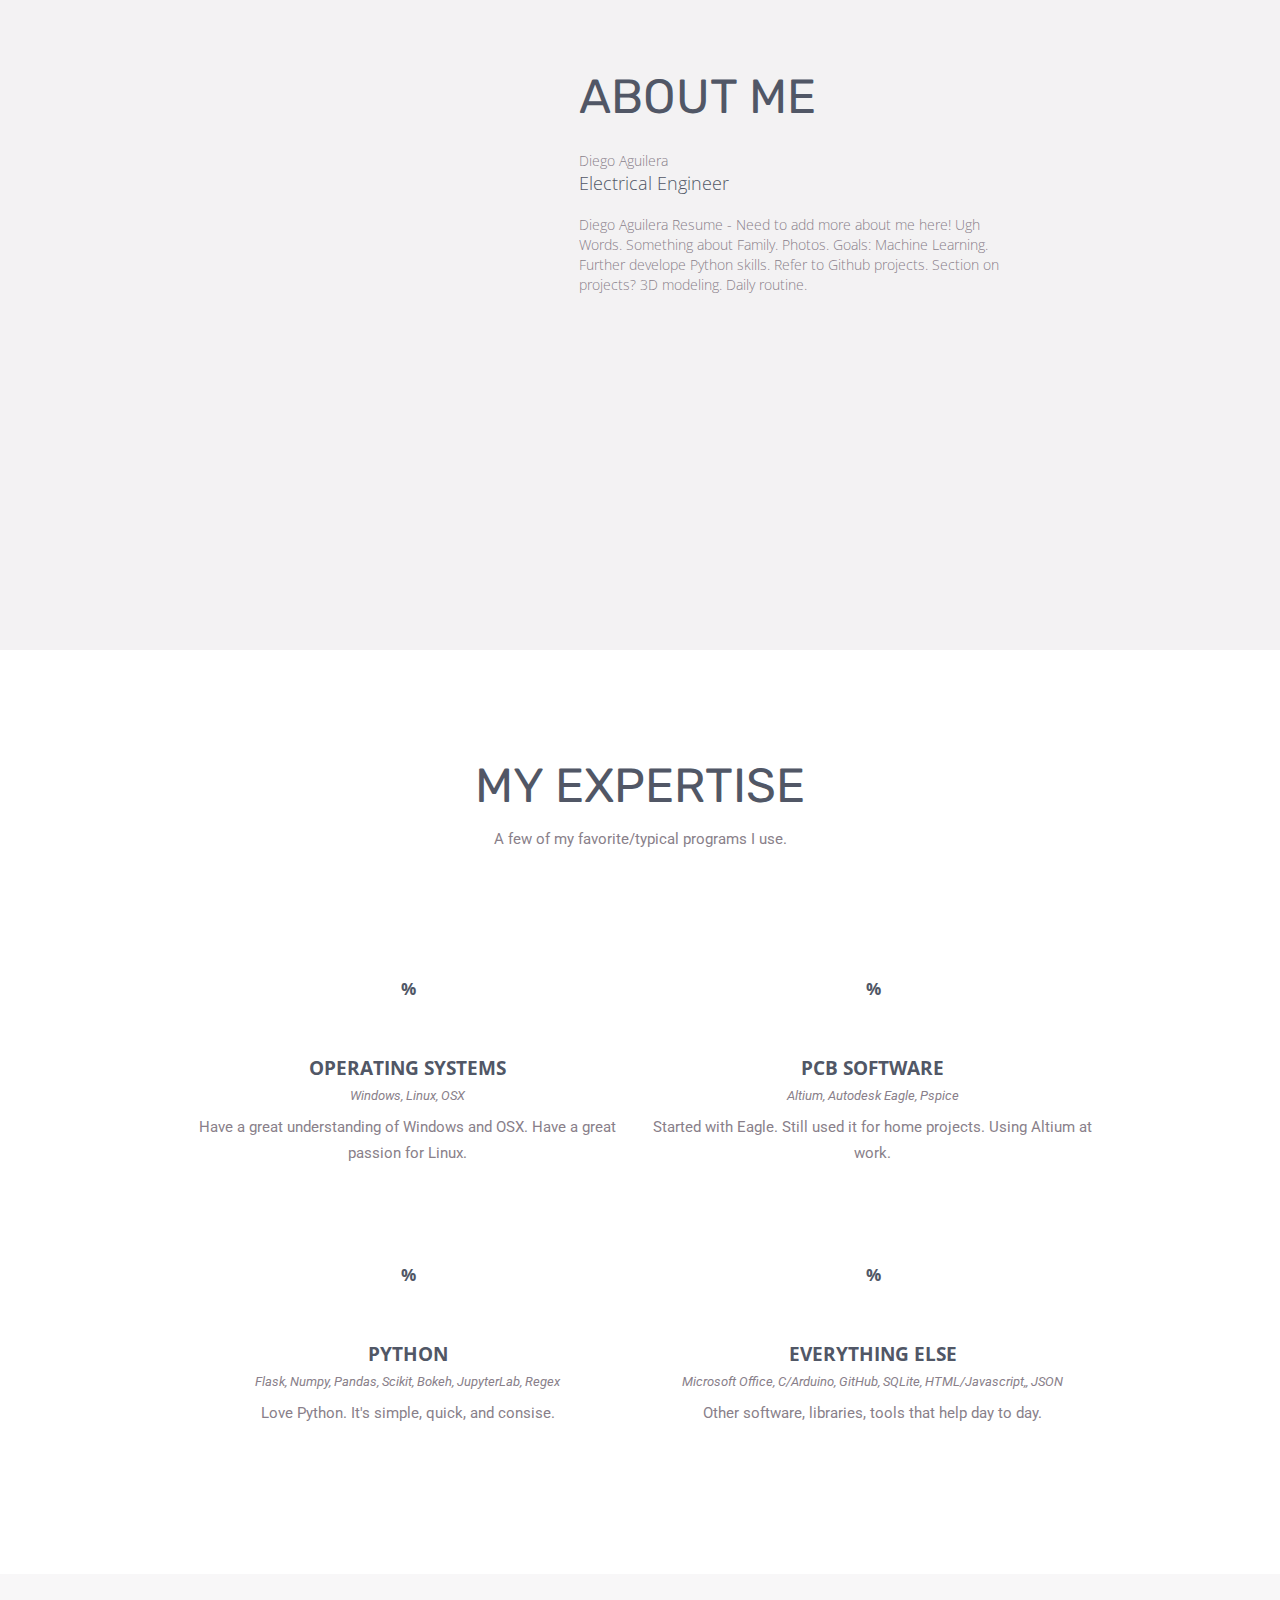
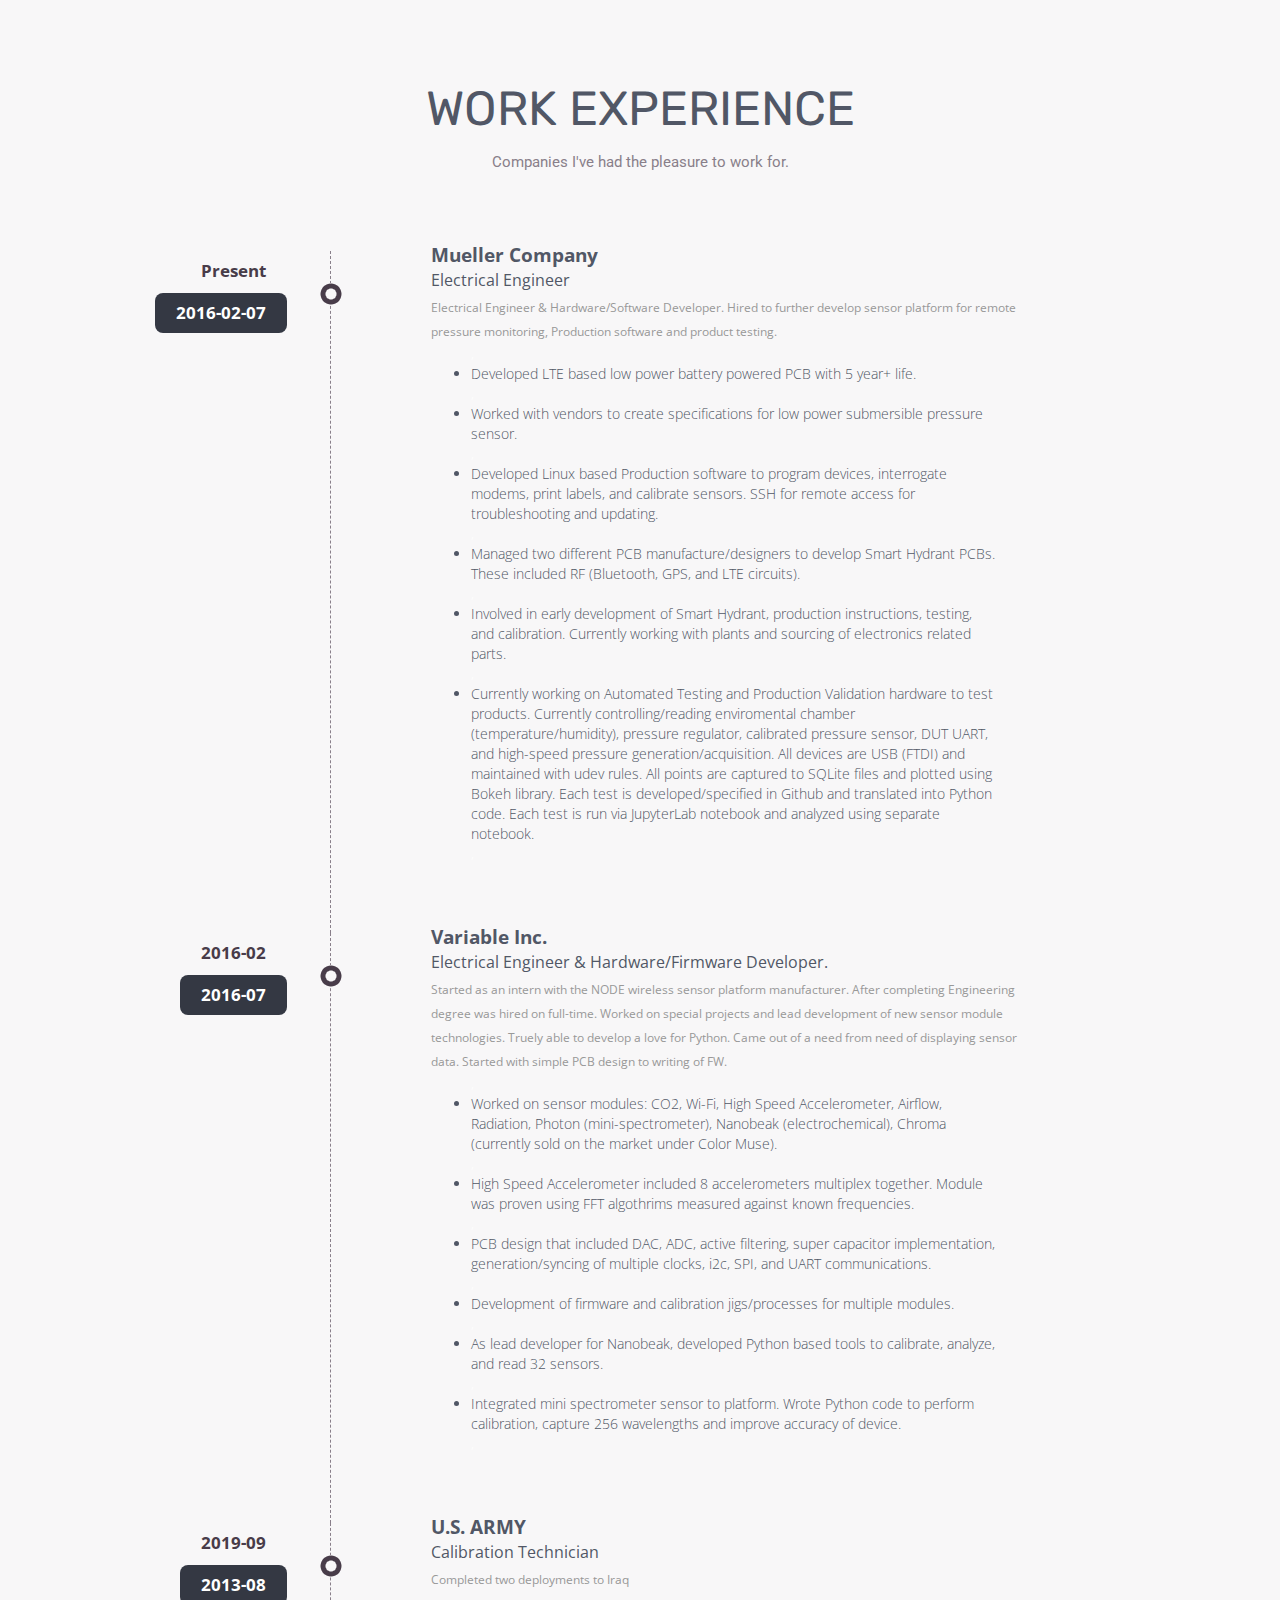
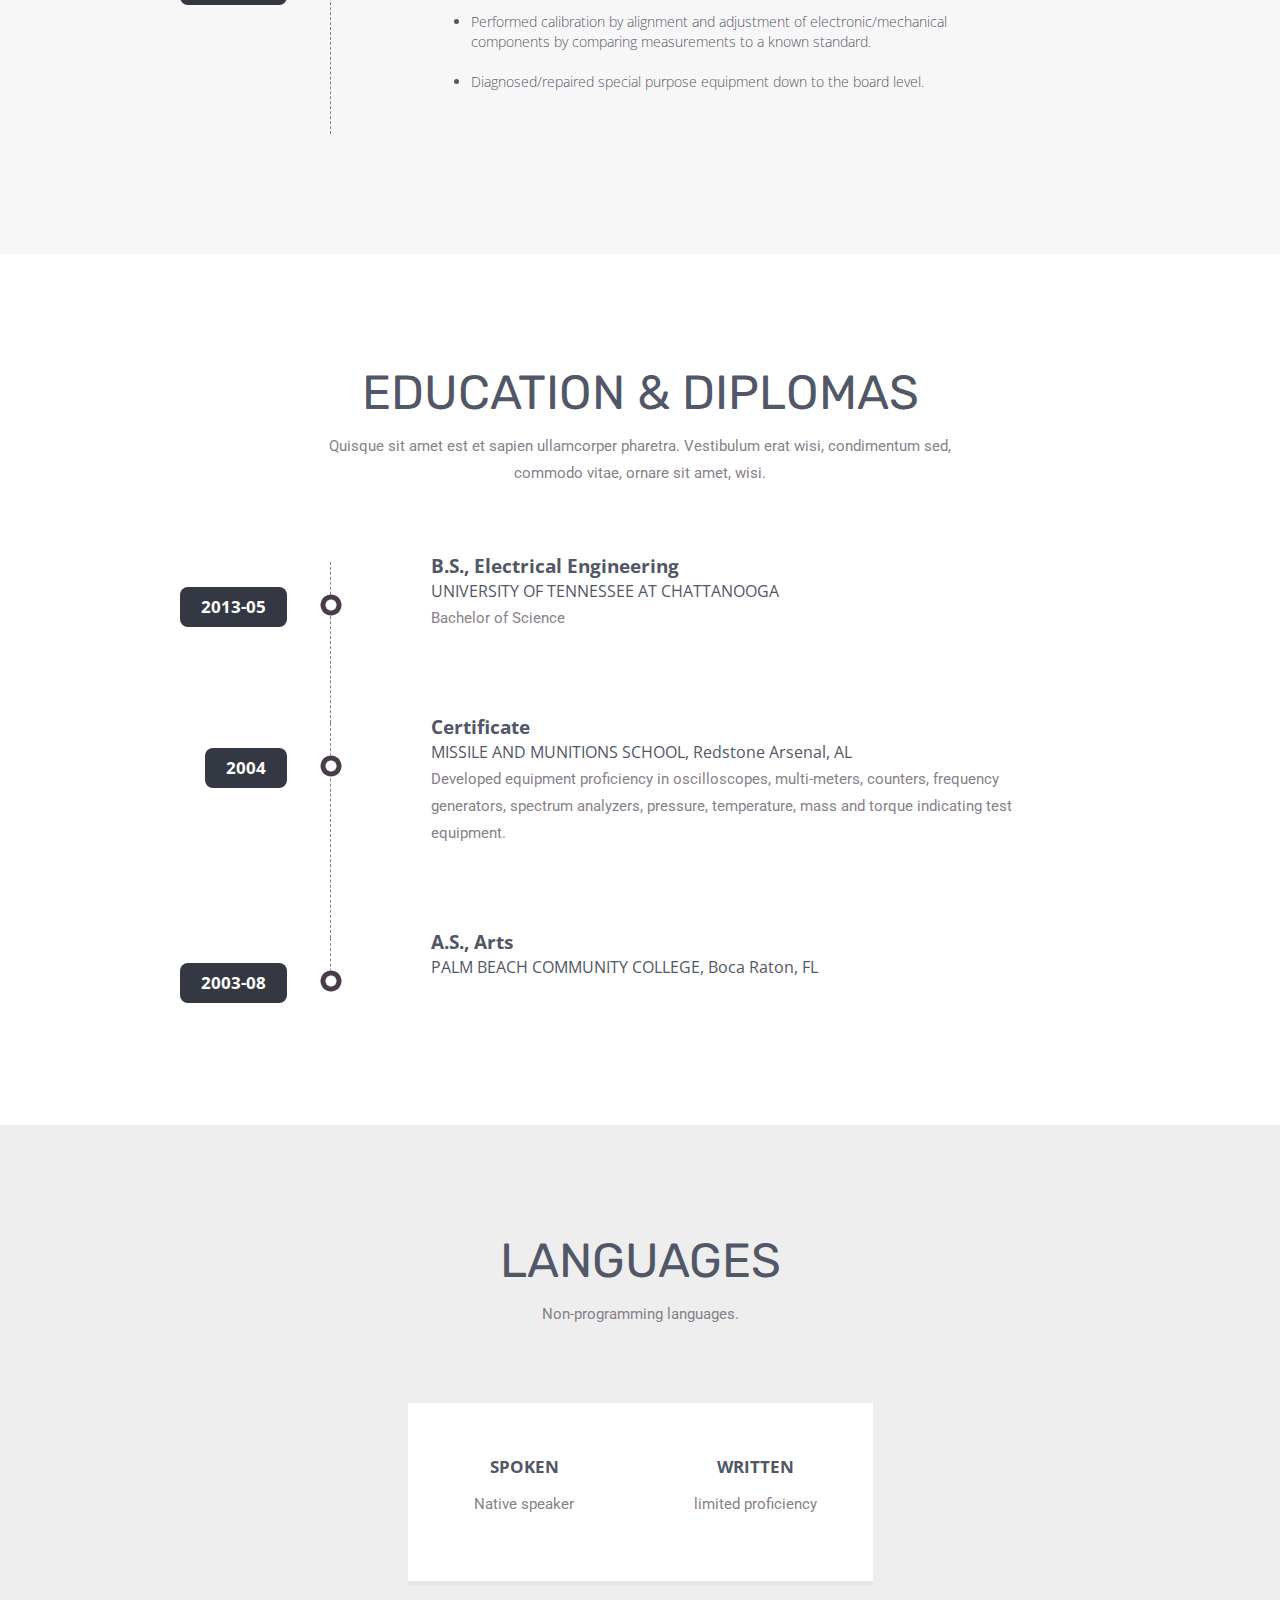
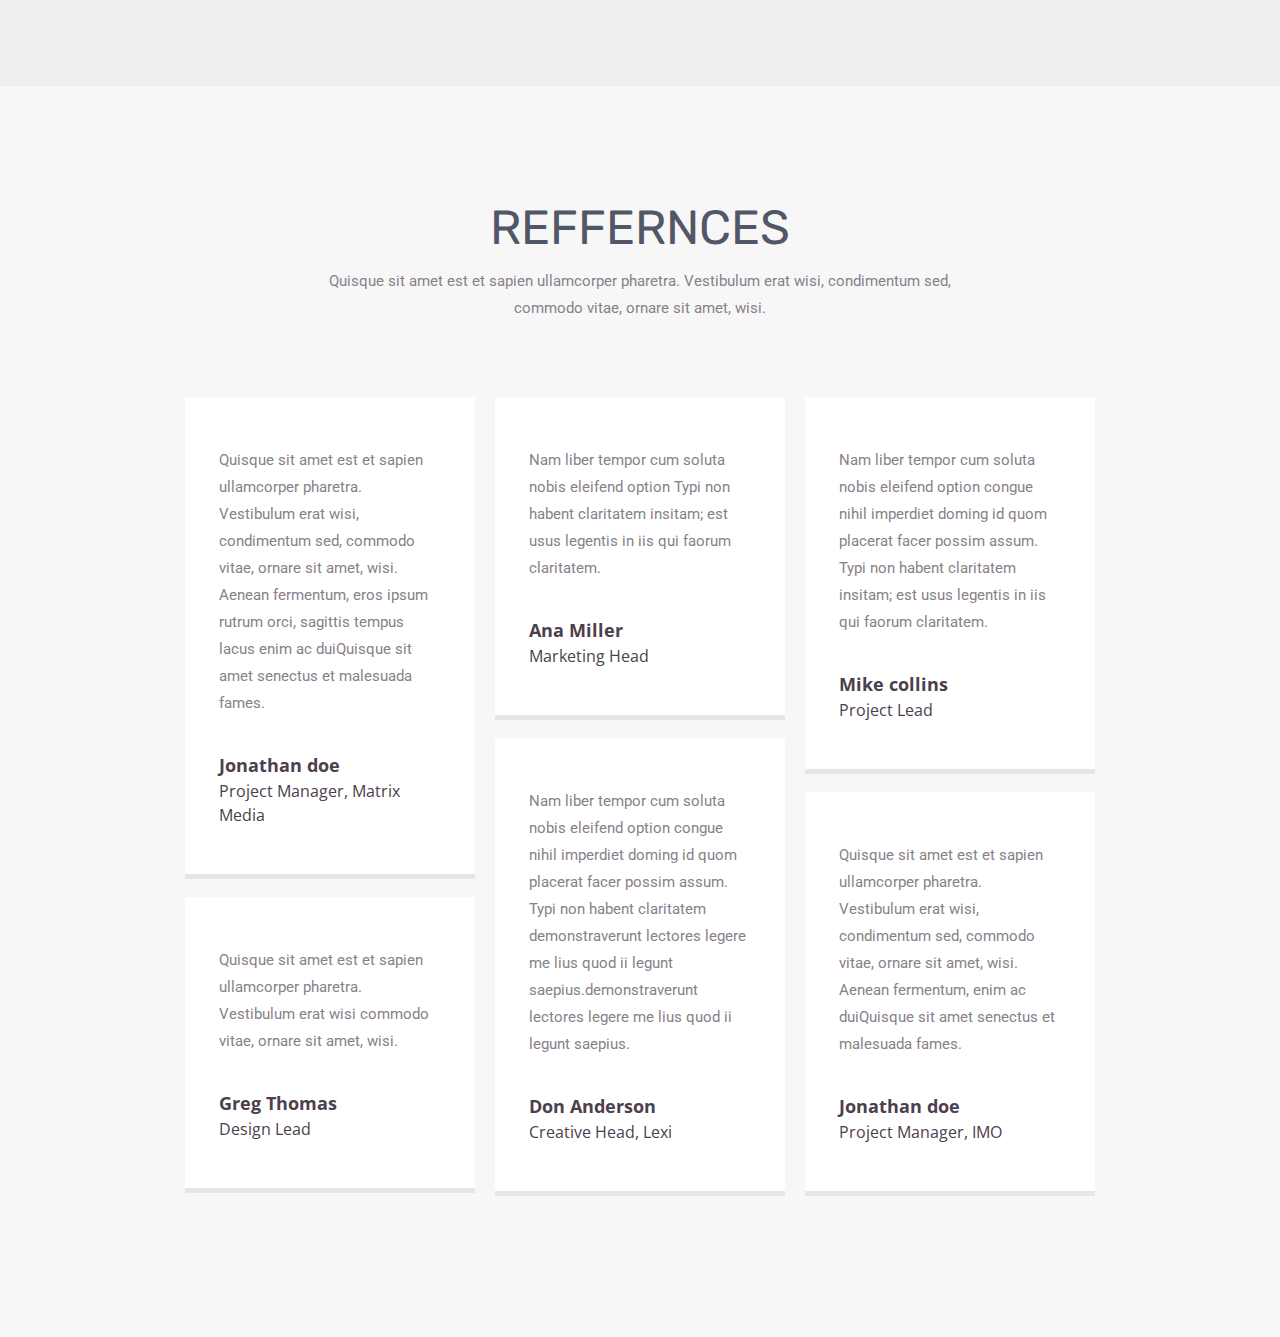
==== resumeHtml.html @ 5c8f832e "Added script to strip divs" ====
<!DOCTYPE html>
<!--[if lt IE 7 ]> <html class="ie ie6 no-js" lang="en"> <![endif]-->
<!--[if IE 7 ]>    <html class="ie ie7 no-js" lang="en"> <![endif]-->
<!--[if IE 8 ]>    <html class="ie ie8 no-js" lang="en"> <![endif]-->
<!--[if IE 9 ]>    <html class="ie ie9 no-js" lang="en"> <![endif]-->
<!--[if gt IE 9]><!-->
<html class="no-js" lang="en">
 <!--<![endif]-->
 <head>
  <meta charset="utf-8"/>
  <meta content="IE=edge,chrome=1" http-equiv="X-UA-Compatible"/>
  <title>
   Diego Aguilera - Resume
  </title>
  <meta content="width=device-width, initial-scale=1.0" name="viewport"/>
  <!--main style-->
  <link href="css/bootstrap.css" media="screen" rel="stylesheet" type="text/css"/>
  <link href="css/style.css" media="screen" rel="stylesheet" type="text/css"/>
  <link href="css/perfect-scrollbar.css" rel="stylesheet"/>
  <!--google font style - Currently using: Rubik Roboto Open+Sans-->
  <link href="http://fonts.googleapis.com/css?family=Open+Sans:300italic,400italic,600italic,700italic,800italic,400,600,700,800,300" rel="stylesheet" type="text/css"/>
  <link href="https://fonts.googleapis.com/css?family=Contrail+One|Roboto|Rubik&amp;display=swap" rel="stylesheet"/>
  <!--font-family: 'Open Sans', sans-serif;-->
  <!-- font css style-->
  <link href="css/font-awesome.css" rel="stylesheet"/>
  <!--for slider style-->
  <!-- load javascript with resume data -->
  <noscript>
   <link href="css/fallback.css" rel="stylesheet" type="text/css">
   </link>
  </noscript>
  <!--[if lt IE 9]>
          <link rel="stylesheet" type="text/css" href="css/fallback.css" />
      <![endif]-->
 </head>
 <body>
  <!--wrapper start-->
  <div class="wrapper" id="wrapper">
   <header>
    <!--banner start-->
    <!--banner end-->
    <!--menu start-->
    <!--menu end-->
   </header>
   <!--about me start-->
   <section class="aboutme" id="aboutme">
    <div class="" id="aboutmeID">
     <div class="row">
      <div class="col-xs-12 col-sm-12 col-md-5 col-lg-5 proPic">
       <img alt="" class="img-responsive" src="images/me-back.jpg"/>
      </div>
      <div class="col-xs-12 col-sm-12 col-md-6 col-lg-5 aboutCont">
       <div class="heading clearfix">
        <h2>
         About me
        </h2>
       </div>
       <div id="aboutmeName">
        <h3>
        </h3>
       </div>
       <h4 class="subHeading" id="aboutmeSubHeading">
       </h4>
       <div id="description">
        <div id="aboutmeDescription">
        </div>
       </div>
      </div>
     </div>
    </div>
   </section>
   <!--about me end-->
   <!--technical start - Skills!!!-->
   <section class="technical" id="technical">
    <div class="container" id="technicalID">
     <div class="heading">
      <h2>
       MY EXPERTISE
      </h2>
      <p>
       A few of my favorite/typical programs I use.
      </p>
     </div>
     <div class="row">
      <div id="jobSkills">
      </div>
     </div>
    </div>
   </section>
   <!--technical end-->
   <!--exprience start-->
   <section class="exprience" id="exprience">
    <div class="container">
     <div class="heading">
      <h2>
       Work Experience
      </h2>
      <p>
       Companies I've had the pleasure to work for.
      </p>
     </div>
     <div id="exprienceWork">
     </div>
    </div>
   </section>
   <!--exprience end-->
   <!--education start-->
   <section class="education" id="education">
    <div class="container">
     <div class="heading">
      <h2>
       Education &amp; Diplomas
      </h2>
      <p>
       Quisque sit amet est et sapien ullamcorper pharetra. Vestibulum erat wisi, condimentum sed, commodo vitae, ornare sit amet, wisi.
      </p>
     </div>
     <div id="educationSchools">
     </div>
    </div>
   </section>
   <!--education end-->
   <!-- languages start -->
   <section class="language" id="language">
    <div class="container">
     <div class="heading">
      <h2>
       Languages
      </h2>
      <p>
       Non-programming languages.
      </p>
     </div>
     <div class="col-xs-12 col-sm-12 col-md-offset-3 col-md-6 col-md-offset-3 col-lg-6 refBoxcon" id="langSection">
      <div class="col-xs-5 col-sm-5 col-md-5 col-lg-5 skillzArea">
       <div class="skillz">
        <h4>
         Spoken
        </h4>
        <p id="langaugeSpoken">
        </p>
       </div>
      </div>
      <div class="col-xs-2 col-sm-2 col-md-2 col-lg-2">
      </div>
      <div class="col-xs-5 col-sm-5 col-md-5 col-lg-5 skillzArea">
       <div class="skillz">
        <h4>
         Written
        </h4>
        <p id="languageWritten">
        </p>
       </div>
      </div>
     </div>
    </div>
   </section>
   <!-- languages end -->
   <!--protfolio start-->
   <!--
  <section class="protfolio" id="protfolio">
    <div>
      <div class="portfolioTop clearfix">
          <div class="heading">
            <h2>Portfolio</h2>
            <p>Quisque sit amet est et sapien ullamcorper pharetra. Vestibulum erat wisi, condimentum sed, commodo vitae, ornare sit amet, wisi.</p>
          </div>
          <div class="portfolioFilter">
            <ul>
              <li><a href="#" data-filter="*" class="current">All</a></li>
              <li><a href="#" data-filter=".branding">Branding</a></li>
              <li><a href="#" data-filter=".illustration">Illustration</a></li>
              <li><a href="#" data-filter=".wordpress">Wordpress</a></li>
              <li><a href="#" data-filter=".site-template">Site Template</a></li>
            </ul>
          </div>
      </div>
      <ul class="portfolioContainer row gallery">
        <li class="wordpress col-xs-6 col-sm-4 col-md-3 col-lg-3">
          	<div class="lightCon">
          		<span class="hoverBox">
          			<span class="smallIcon">
                    	<a rel="prettyPhoto[gallery1]" href="images/portfolio/big/1.jpg" title="Project Title1" class="zoom lb lb_warsaw1">
                        	<i class="fa fa-search fa-2x"></i>
                        </a>
                        <a href="#" title="Project Link" target="_blank" class="linKed">
                        	<i class="fa fa-link fa-2x"></i></i>
                        </a>
                        <a rel="prettyPhoto[gallery1]" href="images/portfolio/big/2.jpg" title="Project Title1-2" class="lb lb_warsaw1">
                        </a>
                        <a rel="prettyPhoto[gallery1]" href="images/portfolio/big/3.jpg" title="Project Title1-3" class="lb lb_warsaw1">
                        </a>
                     </span>
                 </span>
            	<img src="http://placehold.it/390x250&text=image1" alt=""  >
           	</div>
        </li>
        <li class="branding illustration col-xs-6 col-sm-4 col-md-3 col-lg-3">
          <div class="lightCon"> <span class="hoverBox"> <span class="smallIcon"> <a rel="prettyPhoto[gallery2]" href="images/portfolio/big/2.jpg" title="Project Title2" class="zoom lb lb_warsaw1"><i class="fa fa-search fa-2x"></i></a><a href="#" title="Project Link" target="_blank" class="linKed"><i class="fa fa-link fa-2x"></i></i></a> </span> </span> <img src="http://placehold.it/390x250&text=image2" alt="" > </div>
        </li>
        <li class="illustration col-xs-6 col-sm-4 col-md-3 col-lg-3">
          <div class="lightCon"> <span class="hoverBox"> <span class="smallIcon"> <a rel="prettyPhoto[gallery3]" href="images/portfolio/big/3.jpg" title="Project Title3" class="zoom lb lb_warsaw1"><i class="fa fa-search fa-2x"></i></a><a href="#" title="Project Link" target="_blank" class="linKed"><i class="fa fa-link fa-2x"></i></i></a> </span> </span> <img src="http://placehold.it/390x250&text=image3" alt="" > </div>
        </li>
        <li class="branding illustration col-xs-6 col-sm-4 col-md-3 col-lg-3">
          <div class="lightCon"> <span class="hoverBox"> <span class="smallIcon"> <a rel="prettyPhoto[gallery4]" href="images/portfolio/big/4.jpg" title="Project Title4" class="zoom lb lb_warsaw1"><i class="fa fa-search fa-2x"></i></a><a href="#" title="Project Link" target="_blank" class="linKed"><i class="fa fa-link fa-2x"></i></i></a> </span> </span> <img src="http://placehold.it/390x250&text=image4" alt="" > </div>
        </li>
        <li class="illustration photos col-xs-6 col-sm-4 col-md-3 col-lg-3">
          <div class="lightCon"> <span class="hoverBox"> <span class="smallIcon"> <a rel="prettyPhoto[gallery5]" href="images/portfolio/big/5.jpg" title="Project Title5" class="zoom lb lb_warsaw1"><i class="fa fa-search fa-2x"></i></a><a href="#" title="Project Link" target="_blank" class="linKed"><i class="fa fa-link fa-2x"></i></i></a> </span> </span> <img src="http://placehold.it/390x250&text=image5" alt="" > </div>
        </li>
        <li class="branding photos col-xs-6 col-sm-4 col-md-3 col-lg-3">
          <div class="lightCon"> <span class="hoverBox"> <span class="smallIcon"> <a rel="prettyPhoto[gallery6]" href="images/portfolio/big/6.jpg" title="Project Title6" class="zoom lb lb_warsaw1"><i class="fa fa-search fa-2x"></i></a> <a href="#" title="Project Link" target="_blank" class="linKed"><i class="fa fa-link fa-2x"></i></i></a> </span> </span> <img src="http://placehold.it/390x250&text=image6" alt="" > </div>
        </li>
        <li class="illustration photos col-xs-6 col-sm-4 col-md-3 col-lg-3">
          <div class="lightCon"> <span class="hoverBox"> <span class="smallIcon"> <a rel="prettyPhoto[gallery7]" href="images/portfolio/big/7.jpg" title="Project Title7" class="zoom lb lb_warsaw1"><i class="fa fa-search fa-2x"></i></a> <a href="#" title="Project Link" target="_blank" class="linKed"><i class="fa fa-link fa-2x"></i></i></a> </span> </span> <img src="http://placehold.it/390x250&text=image7" alt="" > </div>
        </li>
        <li class="site-template col-xs-6 col-sm-4 col-md-3 col-lg-3">
          <div class="lightCon"> <span class="hoverBox"> <span class="smallIcon"> <a rel="prettyPhoto[gallery8]" href="images/portfolio/big/8.jpg" title="Project Title8" class="zoom lb lb_warsaw1"><i class="fa fa-search fa-2x"></i></a> <a href="#" title="Project Link" target="_blank" class="linKed"><i class="fa fa-link fa-2x"></i></i></a> </span> </span> <img src="http://placehold.it/390x250&text=image8" alt="" > </div>
        </li>
      </ul>
    </div>
  </section>
  -->
   <!--protfolio end-->
   <!--reffernces start-->
   <section class="reffernces" id="reffernces">
    <div class="container">
     <div class="heading">
      <h2>
       Reffernces
      </h2>
      <p>
       Quisque sit amet est et sapien ullamcorper pharetra. Vestibulum erat wisi, condimentum sed, commodo vitae, ornare sit amet, wisi.
      </p>
     </div>
     <div class="row waterfall" data-col-min-width="300">
      <div class="col-lg-4 col-md-4 col-xs-12 col-sm-12 refBox">
       <div class="refBoxcon">
        <p>
         Quisque sit amet est et sapien ullamcorper pharetra. Vestibulum erat wisi, condimentum sed, commodo vitae, ornare sit amet, wisi. Aenean fermentum, eros ipsum rutrum orci, sagittis tempus lacus enim ac duiQuisque sit amet senectus et malesuada fames.
        </p>
        <h3>
         Jonathan doe
        </h3>
        <h4>
         Project Manager, Matrix Media
        </h4>
       </div>
      </div>
      <div class="col-xs-12 col-sm-6 col-md-4 col-lg-4 refBox">
       <div class="refBoxcon">
        <p>
         Nam liber tempor cum soluta nobis eleifend option  Typi non habent claritatem insitam; est usus legentis in iis qui faorum claritatem.
        </p>
        <h3>
         Ana Miller
        </h3>
        <h4>
         Marketing Head
        </h4>
       </div>
      </div>
      <div class="col-xs-12 col-sm-6 col-md-4 col-lg-4 refBox">
       <div class="refBoxcon">
        <p>
         Nam liber tempor cum soluta nobis eleifend option congue nihil imperdiet doming id quom placerat facer possim assum. Typi non habent claritatem insitam; est usus legentis in iis qui faorum claritatem.
        </p>
        <h3>
         Mike collins
        </h3>
        <h4>
         Project Lead
        </h4>
       </div>
      </div>
      <div class="col-xs-12 col-sm-6 col-md-4 col-lg-4 refBox">
       <div class="refBoxcon">
        <p>
         Nam liber tempor cum soluta nobis eleifend option congue nihil imperdiet doming id quom placerat facer possim assum. Typi non habent claritatem demonstraverunt lectores legere me lius quod ii legunt saepius.demonstraverunt lectores legere me lius quod ii legunt saepius.
        </p>
        <h3>
         Don Anderson
        </h3>
        <h4>
         Creative Head, Lexi
        </h4>
       </div>
      </div>
      <div class="col-lg-4 col-md-4 col-xs-12 col-sm-12 refBox">
       <div class="refBoxcon">
        <p>
         Quisque sit amet est et sapien ullamcorper pharetra. Vestibulum erat wisi, condimentum sed, commodo vitae, ornare sit amet, wisi. Aenean fermentum, enim ac duiQuisque sit amet senectus et malesuada fames.
        </p>
        <h3>
         Jonathan doe
        </h3>
        <h4>
         Project Manager, IMO
        </h4>
       </div>
      </div>
      <div class="col-lg-4 col-md-4 col-xs-12 col-sm-12 refBox">
       <div class="refBoxcon">
        <p>
         Quisque sit amet est et sapien ullamcorper pharetra. Vestibulum erat wisi commodo vitae, ornare sit amet, wisi.
        </p>
        <h3>
         Greg Thomas
        </h3>
        <h4>
         Design Lead
        </h4>
       </div>
      </div>
     </div>
    </div>
   </section>
   <!--reffernces end-->
   <!--contact start-->
   <!--contact end-->
   <!--footer start-->
   <!--footer end-->
  </div>
  <!--wrapper end-->
  <!--modernizr js-->
  <script src="js/modernizr.custom.26633.js" type="text/javascript">
  </script>
  <!--jquary min js-->
  <script src="js/jquery.min.js" type="text/javascript">
  </script>
  <script src="js/bootstrap.js">
  </script>
  <script src="js/jquery.gridrotator.js" type="text/javascript">
  </script>
  <!--for portfoli lightbox -->
  <link charset="utf-8" href="css/prettyPhoto.css" media="screen" rel="stylesheet" title="prettyPhoto main stylesheet" type="text/css">
   <script src="js/jquery.prettyPhoto.js" type="text/javascript">
   </script>
   <script type="text/javascript">
    $(document).ready(function(){
		$("area[rel^='prettyPhoto']").prettyPhoto();

		$(".gallery:first a[rel^='prettyPhoto']").prettyPhoto({animation_speed:'normal',theme:'light_square',slideshow:3000, autoplay_slideshow: false});
		$(".gallery:gt(0) a[rel^='prettyPhoto']").prettyPhoto({animation_speed:'fast',slideshow:1000, hideflash: true});

	});
   </script>
   <script src="js/jquery.waterfall.js">
   </script>
   <!--for custom jquary-->
   <script src="js/custom.js">
   </script>
   <!--for placeholder jquary-->
   <script src="js/jquery.placeholder.js" type="text/javascript">
   </script>
   <!--for menu jquary -->
   <script src="js/stickUp.js" type="text/javascript">
   </script>
   <script type="text/javascript">
    jQuery(function($) {
$(document).ready( function() {
  //enabling stickUp on the '.navbar-wrapper' class
  $(".totop").click(function(e){
	  e.preventDefault();
	  $(".homeLink a").trigger("click");
	  })
  $('.navbar-wrapper').stickUp({
				parts: {
				  0: 'wrapper',
				  1: 'aboutme',
				  2: 'technical',
				  3: 'exprience',
				  4: 'education',
				  5: 'protfolio',
				  6: 'reffernces',
				  7: 'contact'
				},
				itemClass: 'menuItem',
				itemHover: 'active',
				topMargin: 'auto'
			  });
});

$( ".navbar.navbar-inverse.navbar-static-top a" ).click(function() {
  $( ".navbar-collapse" ).addClass( "hideClass" );
});


$( ".navbar.navbar-inverse.navbar-static-top a" ).click(function() {
  $( ".navbar-collapse" ).addClass( "collapse" );
});


$( ".navbar.navbar-inverse.navbar-static-top a" ).click(function() {
  $( ".navbar-collapse" ).removeClass( "in" );
});

$( ".navbar-toggle" ).click(function() {
  $( ".navbar-collapse" ).removeClass( "hideClass" );
});


});
   </script>
   <!-- for header slider -->
   <script charset="utf-8" src="js/jquery.superslides.js" type="text/javascript">
   </script>
   <script>
    $('#banner').superslides({
	  animation: 'fade',
	  play: 5000
	});
   </script>
   <!--for portfoli filter jquary-->
   <script src="js/jquery.isotope.js" type="text/javascript">
   </script>
   <!--for portfoli lightbox -->
   <link href="css/jquery-ui-1.8.16.custom.css" id="theme" rel="stylesheet" type="text/css"/>
   <link href="css/lightbox.min.css" rel="stylesheet" type="text/css"/>
   <script src="js/jquery.ui.widget.min.js" type="text/javascript">
   </script>
   <script src="js/jquery.ui.rlightbox.js" type="text/javascript">
   </script>
   <!--for skill chat jquary-->
   <script src="js/jquery.easing.min.js">
   </script>
   <script src="js/jquery.easypiechart.js">
   </script>
   <!--for Scroll Bar jquary-->
   <script src="js/jquery.mousewheel.js">
   </script>
   <script src="js/perfect-scrollbar.js">
   </script>
   <script type="text/javascript">
    $(document).ready(function ($) {
	$('#description').perfectScrollbar({
	  wheelSpeed: 20,
	  wheelPropagation: false
	});
  });
   </script>
   <!--contact form js-->
   <script src="js/jquery.contact.js" type="text/javascript">
   </script>
   <!-- Start custom JS to populate resume -->
   <script src="js/loadResume.js">
   </script>
  </link>
 </body>
</html>
---- css/style.css ----
/* ------------------------------------------------------------------------------
	Template Name: Folix
	Template URI: http://http://www.themeelite.com/folix
	Description: Full Screen Coming Soon Template
	Author: Andy
	Author URI: http://www.themeelite.com
	License: GNU General Public License version 3.0
	License URI: http://www.gnu.org/licenses/gpl-3.0.html
	Version: 1.0

	1.  CSS Reset
	2.	Document Setup
	3.	Header Part
		3.1 Slide show background control
	4.  Background slider CSS style
	5.	Menu Style
	6.	About me Style
	7.	Technical Skills Style
	8.	Work Experience Style
	9.	Education Style
	10. Protfolio Style
	11. Get in tuch Style
	12. Footer Style
	13. Responsive style


---------------------------------------------------------------------------------
/* 1. CSS Reset
-------------------------------------------------------------------------------*/

* {
	padding:0;
	margin:0;
}
body {
	color:#fff;
	font-family: 'Open Sans', sans-serif;
	font-weight: 300;
	position:relative;
	width:100%;
	height:100%;
	overflow: scroll;
	overflow-x: hidden;
}
a {
	text-decoration:none;
	color:#fff;
	outline:none;
}
/*----------------------------------------------------
 2.	Document Setup
------------------------------------------------------*/
.wrapper {
	width:100%;
}
.spHeight {
	padding-top:63px;
}
.noMar {
	margin:0 !important;
}
.noPadd {
	padding:0px !important;
}
.container .row {
	margin:0px;
}
p {
	font-family: 'Roboto', sans-serif;
	font-size:15px;
	line-height:27px;
	font-weight:400;
	padding-bottom:38px;
	margin:0px;
}
h1 {
	font-family: 'Open Sans', sans-serif;
	font-size:48px;
	line-height:57px;
	font-weight:700;
	margin:0px;
	padding-bottom:8px;
}
h2 {
	font-family: 'Rubik', sans-serif;
	font-size:48px;
	line-height:38px;
	padding-bottom:0px;
	font-weight:400;
	text-transform:uppercase;
	margin:0px;
	border-bottom:# 6px solid;
	padding-bottom:9px;
	display:inline-block;
}
h3 {
	font-family: 'Open Sans', sans-serif;
	font-size:18px;
	line-height:21px;
	padding-bottom:3px;
	font-weight:400;
	margin:0px;
}
h4 {
	font-family: 'Open Sans', sans-serif;
	font-size:19px;
	line-height:24px;
	padding-bottom:6px;
	font-weight:600;
	margin:0px;
	color:#515766;
}
h5 {
	font-family: 'Open Sans', sans-serif;
	font-size:16px;
	line-height:24px;
	padding-bottom:6px;
	font-weight:400;
	margin:0px;
}
h4.subHeading {
	font-weight:300;
	font-size:18px;
	padding-bottom:20px;
}

.heading {
	text-align:center;
	padding-bottom:45px;
}

.topmar {
	margin-top:20px;
}
.container{
	max-width:960px;
	/*padding:0;*/
	}
/*----------------------------------------------------
 3.	Header Part
------------------------------------------------------*/
header {
	position:relative;
}
.banner {
	overflow:hidden;
	margin:0 auto !important;
	background:#CACACA;
}
.bannerText {
	/*position:absolute;
	left:0;
	right:0;
	top:35%;
	text-align:center;
	padding:30px 0 30px;
	max-width:960px;
	border:1px solid #fff;*/
	/*background: rgba(0, 0, 0, 0.3);
 filter:progid:DXImageTransform.Microsoft.gradient(startColorstr=#b2000000, endColorstr=#b2000000);
	zoom: 1;*/

	position:relative ;
	left:0;
	right:0;
	top:35%;
	text-align:center;
	padding:30px 0 30px ;
	max-width:960px;
	z-index:999999 ;

	animation-name: textBox;
	animation-duration: 5s;
	animation-timing-function: linear;
	animation-delay: 0s;
	animation-iteration-count: infinite;
	animation-direction: alternate;
	animation-play-state: running;
	/* Safari and Chrome: */
	-webkit-animation-name: textBox;
	-webkit-animation-duration: 5s;
	-webkit-animation-timing-function: linear;
	-webkit-animation-delay: 0s;
	-webkit-animation-iteration-count: infinite;
	-webkit-animation-direction: alternate;
	-webkit-animation-play-state: running;

}
.bannerText p{
	font-size:18px;
	color:#fff;
	padding-bottom:42px;
	}
.mbnt{
	display:inline-block;
	line-height:52px;
	color:#fff;
	font-size:14px;
	background-color:#;
	text-transform:uppercase;
	padding:0 29px;
	}
.mbnt:hover{
	color:#eaeaea;
	text-decoration:none;
	}
.bannerText h1 {
	/*text-transform:uppercase;*/
	font-family: 'Contrail One', cursive;
	font-size: 72px;
	padding-bottom:20px;

}
.bannerText h2 {
	font-size:34px;
	text-transform:none;
}
/*------------------------------------
	3.1 Slide show background control
--------------------------------------*/
.cb-slideshow {
	background:#1b1f2b;
}
.cb-slideshow li {
	opacity:0.5;
	filter:alpha(opacity=50); /* For IE8 and earlier */
}
/*---------------------------------------------------------------------------------
 4. Background slider CSS style
-------------------------------------------------------------------------------*/
.ri-grid {
	margin:0px auto;
	position: relative;
	height: auto;
}
.ri-grid ul {
	list-style: none;
	display: block;
	width: 100%;
	margin: 0;
	padding: 0;
}
.ri-grid ul:before, .ri-grid ul:after {
	content: '';
	display: table;
}
.ri-grid ul:after {
	clear: both;
}
.ri-grid ul {
	zoom: 1; /* For IE 6/7 (trigger hasLayout) */
}
.ri-grid ul li {
	-webkit-perspective: 400px;
	-moz-perspective: 400px;
	-o-perspective: 400px;
	-ms-perspective: 400px;
	perspective: 400px;
	margin: 0;
	padding: 0;
	float: left;
	position: relative;
	display: block;
	overflow: hidden;
	background: #000;
}
.ri-grid ul li a {
	display: block;
	outline: none;
	position: absolute;
	left: 0;
	top: 0;
	width: 100%;
	height: 100%;
	-webkit-backface-visibility: hidden;
	-moz-backface-visibility: hidden;
	-o-backface-visibility: hidden;
	-ms-backface-visibility: hidden;
	backface-visibility: hidden;
	-webkit-transform-style: preserve-3d;
	-moz-transform-style: preserve-3d;
	-o-transform-style: preserve-3d;
	-ms-transform-style: preserve-3d;
	transform-style: preserve-3d;
	-webkit-background-size: 100% 100%;
	-moz-background-size: 100% 100%;
	background-size: 100% 100%;
	background-position: center center;
	background-repeat: no-repeat;
	background-color: #333;
	-webkit-box-sizing: content-box;
	-moz-box-sizing: content-box;
	box-sizing: content-box;
}
/* Grid wrapper sizes */
.ri-grid-size-1 {
	width: 55%;
}
.ri-grid-size-2 {
	width: 100%;
}
.ri-grid-size-3 {
	width: 100%;
	margin-top: 0px;
}
/* Shadow style */
.ri-shadow:after, .ri-shadow:before {
	content: "";
	position: absolute;
	z-index: -2;
	bottom: 15px;
	left: 10px;
	width: 50%;
	height: 20%;
	max-width: 300px;
	max-height: 100px;
	box-shadow: 0 15px 10px rgba(0, 0, 0, 0.7);
	-webkit-transform: rotate(-3deg);
	-moz-transform: rotate(-3deg);
	-ms-transform: rotate(-3deg);
	-o-transform: rotate(-3deg);
	transform: rotate(-3deg);
}
.ri-shadow:after {
	right: 10px;
	left: auto;
	-webkit-transform: rotate(3deg);
	-moz-transform: rotate(3deg);
	-ms-transform: rotate(3deg);
	-o-transform: rotate(3deg);
	transform: rotate(3deg);
}
.ri-grid-loading:after, .ri-grid-loading:before {
	display: none;
}
.ri-loading-image {
	display: none;
}
.ri-grid-loading .ri-loading-image {
	position: relative;
	width: 30px;
	height: 30px;
	left: 50%;
	margin: 100px 0 0 -15px;
	display: block;
}
/*----------------------------------------------------
 5.	Menu Style
------------------------------------------------------*/
.isStuck {
	left:0px;
	width:100%;
}
.menu {
	margin-top:0px;
	position: static;
	left:0px;
	right:0px;
}
.navwrapper .container {
	padding:0;
	width:auto;
}
.navbar-header {
	display:none;
}
.nav > li > a {
	display:inline-block;
}
.navbar-nav > li {
	float: none;
	display: inline;
}
.navbar-nav {
	margin: 0 auto;
	text-align: center;
	float: none;
}
.navbar-toggle {
	margin-top:8px;
	background-color:#4c404d;
}
.navbar-inverse .navbar-toggle:hover, .navbar-inverse .navbar-toggle:focus{

	}
.navbar-brand{
	margin-top:4px;
	}
.nav .menuItem a{
	font-size:19px;
	}
/* Special class on .container surrounding .navbar, used for positioning it into place. */
.navbar-wrapper {
	margin-top:0px;
	position: relative;
	z-index: 15;
	background:#ffffff;
}
.navbar-wrapper .container {
	padding:0px;
}
.navbar-collapse {
	padding:0;
}
.navbar-collapse.in {
	max-height:100%;
}
.navbar.navbar-inverse.navbar-static-top {
	margin:0px auto;
	background:#ffffff;
	color:#4c404d;
	border:none;
	font-family: 'Open Sans', sans-serif;
	font-size:14px;
	text-transform:uppercase;
}
.navbar.navbar-inverse.navbar-static-top a.navbar-brand{
	line-height:43px;
	}
.navbar.navbar-inverse.navbar-static-top a {
	color:#4c404d;
	padding:0 26px;
	line-height:140px;
	text-align:center;
	font-weight:800;
	transition-duration: 0.2s;
	-webkit-transition-duration: 0.2s;
}
.navbar.navbar-inverse.navbar-static-top .nav li.first{
	padding-left:0;
	}
.navbar.navbar-inverse.navbar-static-top .nav li{
	padding:0 0 0 36px;
	}
.navbar.navbar-inverse.navbar-static-top .nav li a{
	padding:0;
	letter-spacing:-1px;
	}
.navbar.navbar-inverse.navbar-static-top a:hover {
	background:#ffffff;
	color:#;
}
.navbar-inverse .navbar-nav>.active> a, .navbar-inverse .navbar-nav>.active>a:focus {
	background:#ffffff;
	color:#6A6A6A;
	color:#;
}
.navbar-inverse .navbar-nav > li > a:hover, .navbar-inverse .navbar-nav > li > a:focus{
	background:#ffffff;
	color:#838383;
	color:#;
	}
.navbar-inverse .navbar-nav>.active>a:hover {
	/*background:#1b1f29;*/
	/*color:#fff;*/
	background:#ffffff;
	color:#;
}
.hideClass {
	display:none;
}
.carousel {
}
/* Since positioning the image, we need to help out the caption */
.carousel-caption {
	z-index: 10;
}
/* Declare heights because of positioning of img element */
.carousel .item {
	height: 600px;
	background-color: #0A64A4;
}
.carousel-inner > .item > img {
	position: absolute;
	top: 0;
	left: 0;
	min-width: 100%;
}
/*----------------------------------------------------
 6.	About me Style
------------------------------------------------------*/

.aboutme {
	background:#f3f2f3;
	color:#897f8a;
	position:relative;
}

.aboutme .container {
	padding-top:85px;
	padding-bottom:93px;
}
.aboutTop {
	background:#00bdbd;
	height:60px;
}
.spHeight .aboutTop {
	margin-top:-62px !important;
}
.aboutCont{
	padding-bottom:78px;
	padding-left:48px;
	}
.aboutme .proPic img{
	min-width:100%;
	min-height:100% !important;
	height:650px;

	/*width:auto;
	height:auto;
	display:block;*/
}
.aboutme .proPic{
	position:relative;
	z-index:1;
	max-height:650px !important;
	overflow:hidden;
}
#description{
	height:200px;
	overflow:hidden;
	position: relative;
	padding-right:50px;
	margin-bottom:60px;
}
#description .ps-scrollbar-x-rail{
	display:none !important;
}
.aboutme .proPic:after{
	position:absolute;
	content:'';
	left:0;
	top:0;
	bottom:0;
	width:100%;
	z-index:2;
	background:url(http://placehold.it/1024x683) no-repeat 50% 50%;
	min-height: 100%;
	min-width: 100%;
	background-size: cover;
}
.bntDownload {
	font-size:18px;
	font-family: 'Open Sans', sans-serif;
	font-weight:700;
	border:3px solid #515766;
	padding:16px 22px;
	display:inline-block;
	color:#515766;
	transition-duration: 0.2s;
	-webkit-transition-duration: 0.2s;
}
.bntDownload:hover {
	background:#515766;
	color:#ffffff;
	text-decoration:none;
}
.aboutme .heading {
	text-align:left;
	padding-top:78px;
	padding-bottom:26px;
}
.aboutme .heading h2{
	color:#515766;
	display:inline-block;

	}
.aboutme h3{
	color:#515766;
	font-size:18px;
	font-weight:bold;
	}
.aboutme .subHeading{
	font-size:18px;
	}
/*----------------------------------------------------
 7.	Technical Skills Style
------------------------------------------------------*/
.addspace {
	height:60px;
	background:#eeeeee;
}
.technical {
	/*background:#eeeeee;
	color:#474d5d;*/
}
.technical .container {
	padding-top:117px;
	padding-bottom:100px;
}
.technical .heading p {
	padding-bottom:30px;
	max-width:660px;
	text-align:center;
	display:block;
	margin:0 auto;
}
.technical p {
	color:#897f8a;

}
.technical h2 {
	color:#515766;
	margin-bottom:12px;
}
.technical .skillsArea {
	padding:0px;
}
.technical .skills {
	margin:0 auto;
	margin-bottom:23px;
	text-align:center;
	padding:0px;
	float:none;
}
.technical .skills p {
	color:#897f8a;
	font-size:15px;
	line-height:26px;
	text-align:center;
	padding-bottom: 5px;
}
.technical .skills p:last-child{
	margin-bottom:0;
	padding-bottom:25px;
}
.technical .skills img {
	margin:0 auto;
	margin-bottom:33px;
	width:100%;
	max-width:152px;
}
.technical .skills h4 {
	font-weight:700;
	text-transform:uppercase;
	font-size:19px;
	/*line-height:27px;*/
	padding-bottom:2px;
	color:#515766;
}
.skilBg {
	/*background:url(../images/skills.png) no-repeat 0 0;*/
}
.chart {
	position: relative;
	display: inline-block;
	width: 118px;
	height: 118px;
	margin-bottom: 10px;
	text-align: center;
}
.chart canvas {
	position: absolute;
	top: 0;
	left: 0;
}
.percent {
	display: inline-block;
	font-size:21px;
	color:#515766;
	line-height: 118px;
	z-index: 2;
	font-weight:bold;
}
.percent:after {
	content: '%';
	margin-left: 0.1em;
	font-size: .8em;
}
.angular {
	margin-top: 100px;
}
.angular .chart {
	margin-top: 0;
}
/*----------------------------------------------------
 8.	Work Experience Style
------------------------------------------------------*/
.exprience {
	background:#f8f7f8;
}
.exprience .container {
	padding-top:116px;
	padding-bottom:120px;
}
.exprience h2 {
	color:#515766;
	margin-bottom:12px;
}
.exprience p {
	color:#84868d;
	/*font-size:13px;*/
	line-height:18px;
}
.exprience .heading p {
	padding-bottom:30px;
	max-width:660px;
	text-align:center;
	display:block;
	margin:0 auto;
	color:#897f8a;
	line-height:27px;
}
.exprience h4 {
	font-weight:700;
}

.workDetails .rightArea {
	border-left:dashed 1px #897f8a;
	padding-bottom:47px;
}
.workDetails:last-child .rightArea {
	padding-bottom:0px;
}
.workDetails:last-child .rightArea .exCon p:last-child{
	padding-bottom:0;
}

.workYear {
	font-size:17px;
	color:#fff;
	line-height:40px;
}

.workYear span{
	display:block;
	font-size:18pxpx;
	padding:0 21px;
	white-space:nowrap;
	float:right;
	margin-bottom:2px;
	margin-right:28px;
	font-weight:bold;
	border-radius: 8px;
	}
.prevY{
	background-color:#;
	color:#483c49;
	}
.afterY{
	background-color:#343843;
	}
.arrowpart {
	margin-left:-26px;
	margin-top:32px;
	float:left;
	width:22px;
	height:22px;
	background:url(../images/arrow-left.png) no-repeat 0 0 #f8f7f8;
}
.exCon {
	width:auto;
	padding:0 47px 6px 70px;
	margin-left:15px;
	text-align:left;
}
.exCon small {
	line-height: 0.2;
}
.exCon p {
	color:#897f8a;
	line-height:27px;
}
.exCon h4 {
	color:#515766;
	padding-bottom:1px;
	margin-top:-8px;
}
.exCon h5 {
	color:#515766;
	padding-bottom:2px;
}
/* Adding custom list*/
.exCon ul {
	padding:0 47px 6px 40px;
	text-align:left;
}
.exCon li {
	color:#515766;
}
/*----------------------------------------------------
 9.	Education Style
------------------------------------------------------*/
.education {
	background:#ffffff;
}
.education .container {
	padding-top:120px;
	padding-bottom:120px;
}
.education h2 {
	color:#515766;
	margin-bottom:12px;
}
.education p {
	color:#897f8a;
	/*font-size:13px;*/
	line-height:27px;
}
.education .heading p {
	padding-bottom:30px;
	max-width:660px;
	text-align:center;
	display:block;
	margin:0 auto;
	line-height:27px;
}
.education h4 {
	font-weight:700;
}
.education .arrowpart {
	margin-left:-26px;
	margin-top:32px;
	float:left;
	width:22px;
	height:22px;
	background:url(../images/arrow-left.png) no-repeat 0 0 #ffffff;
}
.education .exCon {

}
.education .workDetails .rightArea {
	border-left-color:#897f8a;
}
/*----------------------------------------------------
 10. Protfolio Style
------------------------------------------------------*/
.protfolio {
	margin-bottom:-10px;
}
.protfolio .container {
	padding-top:85px;
	padding-bottom:90px;
}
.protfolio .heading h2{
	margin-bottom:12px;
}
.protfolio .heading{
	padding-bottom:60px;
}
.protfolio .heading p {
	padding-bottom:30px;
	margin: 0 auto;
    max-width: 660px;
    text-align: center;
}
.portfolioTop{
	padding-bottom:62px;
	}
.protfolio h4 {
	font-weight:700;
}
.portfolioTop{
	background-color:#3b323c;
	padding:123px 0 0;
	}
.portfolioFilter {
	display:block;
	margin:0 auto;
	text-align: center;
}
.portfolioFilter ul {
	margin:0 auto;
	text-align:center;
	display:block;
	margin-bottom:30px;
}
.portfolioFilter ul li {
	display:inline-block;
	margin:5px 16px;
}
.portfolioFilter ul li a {
	font-size:14px;
	font-weight:bold;
	line-height:21px;
	color:#908691;
	text-transform:uppercase;
	display:block;
	text-decoration:none;
	transition-duration: 0.2s;
	-webkit-transition-duration: 0.2s;
}
.portfolioFilter ul li a:hover {

	color:#f3f2f3;
	transition-duration: 0.2s;
	-webkit-transition-duration: 0.2s;
}
.portfolioFilter ul li a.current {
	color:#f3f2f3;
}
ul.portfolioContainer {
	display:block;
	padding:0px;
	list-style-type:none;
}
ul.portfolioContainer li {
	display:block;
	min-height:90px;
	padding:0px;
	margin:0px;
	cursor:pointer;
	width:24.8%;
}
ul.portfolioContainer li .lightCon {
	display:block;
	position:relative;
	overflow:hidden;
}
ul.portfolioContainer li img {
	width:100%;
	height:auto;
	display:block;
}
span.hoverBox {
	visibility:hidden;
	width:100%;
	height:100%;
	position: absolute;
	left:0px;
	bottom: 0px;
	transition-duration: 0.2s;
	-webkit-transition-duration: 0.2s;
	background: rgba(0, 0, 0, 0.1);
}
ul.portfolioContainer li:hover span.hoverBox {
	visibility:visible;
	left:0px;
	bottom: 0px;
	background: rgba(238, 124, 123, 0.8);
	transition-duration: 0.2s;
	-webkit-transition-duration: 0.2s;
}
span.hoverBox a {
	line-height:42px;
}
span.hoverBox .smallIcon {
	width: 94px;
	margin: 0px auto;
	position: absolute;
	top: 50%;
	left: 50%;
	margin-left: -47px;
	margin-top: -21px;
}
span.hoverBox .zoom {
	visibility:hidden;
	width:56px;
	height:56px;
	background:#ffffff;
	color:#000000;
	position: relative;
	left:-150%;
	/*top:40%;*/
	text-align:center;
	line-height:64px;
	display: block;
	float: left;
	border-radius:50%;
	-moz-border-radius:50%;
	transition-duration: 0.2s;
	-webkit-transition-duration: 0.2s;
	margin-left:-10px;
}
ul.portfolioContainer li:hover span.hoverBox .zoom {
	visibility:visible;
	left:0;
	transition-duration: 0.2s;
	-webkit-transition-duration: 0.2s;
}
span.hoverBox .linKed {
	visibility:hidden;
	width:56px;
	height:56px;
	background:#ffffff;
	color:#000000;
	position: relative;
	right:-150%;
	/*top:40%;*/
	text-align:center;
	line-height:67px;
	display: block;
	float: right;
	border-radius:50%;
	-moz-border-radius:50%;
	transition-duration: 0.2s;
	-webkit-transition-duration: 0.2s;
	margin-right:-10px;
}
ul.portfolioContainer li:hover span.hoverBox .linKed {
	visibility:visible;
	right:0%;
	transition-duration: 0.2s;
	-webkit-transition-duration: 0.2s;
}
.pp_overlay:after{
	content: '';
	display: block;
	position: fixed;
	left:0;
	top:0;
	width:100%;
	height:100%;
	background:#000;
}
.isotope-item {
	z-index: 2;
}
.isotope-hidden.isotope-item {
	pointer-events: none;
	z-index: 1;
}
.isotope, .isotope .isotope-item {
	/* change duration value to whatever you like */

    -webkit-transition-duration: 0.8s;
	-moz-transition-duration: 0.8s;
	transition-duration: 0.8s;
}
.isotope {
	-webkit-transition-property: height, width;
	-moz-transition-property: height, width;
	transition-property: height, width;
}
.isotope .isotope-item {
	padding:0;
	-webkit-transition-property: -webkit-transform, opacity;
	-moz-transition-property: -moz-transform, opacity;
	transition-property: transform, opacity;
}
.abc {
	position: absolute;
	width: 782px;
	height: auto;
	top: 20%;
	left: 0;
	right: 0;
	z-index: 99999;
	margin: 0 auto;
}
.abc #pbImage {
	position:static !important;
}
#pbCaption {
	display:block;
	background:none !important;
}
#pbBottom {
	position: relative !important;
	left: 26.1% !important;
	bottom: 0px !important;
	width: 100% !important;
	margin-left: -26% !important;
	padding: 0px !important;
	height:80px !important;
	display: block;
	background-color: rgba(24, 27, 34, 1);
 filter: progid:DXImageTransform.Microsoft.Gradient(GradientType=0, StartColorStr=#B0000000, EndColorStr=#B0000000);
}
#pbCloseBtn {
	position:absolute !important;
}

/*----------------------------------------------------
13.5 Languages
------------------------------------------------------*/
.addspace {
	height:60px;
	background:#eeeeee;
}
.language {
	background:#eeeeee;
	color:#474d5d;
}
.language .container {
	padding-top:117px;
	padding-bottom:100px;
}
.language .heading p {
	padding-bottom:30px;
	max-width:660px;
	text-align:center;
	display:block;
	margin:0 auto;
}
.language p {
	color:#897f8a;

}
.language h2 {
	color:#515766;
	margin-bottom:12px;
}
.language .skillzArea {
	padding:0px;
}
.language .skillz {
	margin:0 auto;
	margin-bottom:23px;
	text-align:center;
	padding:0px;
	float:none;
}
.language .skillz p {
	color:#897f8a;
	font-size:15px;
	line-height:26px;
	text-align:center;
}
.language .skillz p:last-child{
	margin-bottom:0;
	padding-bottom:0;
}
.language .skillz img {
	margin:0 auto;
	margin-bottom:33px;
	width:100%;
	max-width:152px;
}
.language .skillz h4 {
	font-weight:700;
	text-transform:uppercase;
	font-size:17px;
	line-height:27px;
	padding-bottom:11px;
	color:#515766;
}
.skilBg {
	/*background:url(../images/skills.png) no-repeat 0 0;*/
}

/*----------------------------------------------------
 14. Reffernces Style
------------------------------------------------------*/
.reffernces{
	background:#f8f7f8;
	}
.reffernces .container{
	 padding-bottom: 123px;
    padding-top: 123px;
	}
.reffernces h2 {
	color:#515766;
	margin-bottom:12px;
}
.reffernces .heading p{
	padding-bottom:30px;
	max-width:660px;
	text-align:center;
	display:block;
	margin:0 auto;
	}
.reffernces p{
	color:#897f8a
	}
.refBox{
	margin-bottom:18px;
	}
.refBoxcon{
	background:#FFF;
	padding:50px 34px 41px;
	border-bottom:#e6e6e6 5px solid;
	}
.refBoxcon p{
	color:#897f8a;
	font-size:15px;
	line-height:27px;
	padding-bottom:38px;
	}
.refBoxcon h3{
	color:#4c404d;
	font-size:18px;
	font-weight:bold;
	}
.refBoxcon h4{
	color:#4c404d;
	font-size:16px;
	font-weight:normal;
	}
.refBox{
	padding:0 10px;
	}
/*----------------------------------------------------
 11. Get in tuch Style
------------------------------------------------------*/

.contact {
	background:#fff;
}
.contact .container {
	padding-top:123px;
	padding-bottom:90px;
}
.contact h2 {
	color:#515766;
	margin-bottom:12px;
}
.contact .heading p {
    display: block;
    margin: 0 auto;
    max-width: 660px;
    padding-bottom: 30px;
    text-align: center;
}
.contact p {
	color:#84868d;
	/*font-size:13px;*/
	line-height:18px;
}
.contact .heading p {
	padding-bottom:30px;
	line-height:27px;
	color:#897f8a;
}
.contact h4 {
	font-weight:700;
}
.topCon {
	padding-bottom:0px !important;
}
.mapArea {
	height:302px;
	overflow:hidden;
	width:100%;
	margin:0;
}
.mapArea iframe {
	width:100%;
	height:396px;
	padding-bottom: 4px;
	background:url(../images/map-bro.png) repeat-x 0 100%;
}
.contactDetails {
	background:#ffffff;
}
.contactDetails .container {
	padding-top:15px;
	padding-bottom:120px;
}
.contactDetails h4 {
	font-weight:600;
	text-transform:uppercase;
	padding-bottom:15px;
}
.contactDetails p {
	color:#897f8a;
	font-size:15px;
	line-height:19px;
	padding-bottom:14px;
}
.contactDetails p a {
	color:#897f8a;
}
.contactDetails p a:hover {
	color:#515766;
	text-decoration:none;
}
.contactDetails i {
	padding-right:15px;
}
.conForm input {
	background:#ffffff;
	color:#897f8a;
	padding:15px 30px;
	border:none;
	margin-right:3%;
	margin-bottom:18px;
	outline:none;
	font-style:normal;
	border:#cdc9ce 1px solid;
	font-size:15px;
	border-radius: 12px;
}
.conForm input.noMarr {
	margin-right:0px;
}
.conForm textarea {
	background:#ffffff;
	color:#897f8a;
	padding:15px 30px;
	margin-bottom:18px;
	outline:none;
	height:100px;
	font-style:normal;
	resize:none;
	font-size:15px;
	border:#cdc9ce 1px solid;
	border-radius: 12px;
}
.conForm .submitBnt {
	background:#ffffff;
	font-family: 'Open Sans', sans-serif;
	color:#515766;
	font-size:18px;
	font-weight:bold;
	text-align:center;
	float:right;
	margin:0px;
	width:135px;
	height:45px;
	line-height:40px;
	padding:0;
	border:#515766 3px solid;
	text-transform:uppercase;
	transition-duration: 0.2s;
	-webkit-transition-duration: 0.2s;
	border-radius: 15px;
}
.conForm .submitBnt:hover {
	background:#515766;
	color:#ffffff;
}
.textGroup {
	position:relative !important;
	display: inline-block;
	padding-left:0px !important;
}
#success_page {
	color: #00bdbd;
	font-weight: 500;
}
.error_message {
	color: #515766;
	padding-bottom: 15px;
	font-weight: 500;
}
#success_page h3 {
	font-size:17px;
}
/*----------------------------------------------------
 12. Footer Style
------------------------------------------------------*/
.footer {
	background:#3b323c;
}
.footer .container {
	padding:115px 0 125px;
	position:relative;
}
.footer ul {
	margin:0 auto;
	text-align:center;
	list-style-type:none;
}
.footer ul li {
	display:inline-block;
	text-align:center;
	background:#ffffff;
	color:#3b323c;
	line-height:42px;
	margin:0 6px;
	width:51px !important;
	height:51px !important;
	-webkit-border-radius: 50%;
	border-radius: 50%;
}
.footer ul li:hover {
	background:#282429;
}
.footer ul li:hover a {
	color:#fff;
}
.footer ul li a {
	color:#3b323c;
	width:51px !important;
	height:51px !important;
}
.footer ul li a i {
	line-height:52px !important;
}

.totop{
	display:block;
	position:absolute;
	width:42px;
	height:42px;
	background-color:#302931;
	color:#817a82;
	line-height:42px;
	bottom:0;
	left:50%;
	margin-left:-21px;
	cursor:pointer;
	text-align:center;
	}


/*---------------------------------------------------------------------------------
 13. Responsive style
-------------------------------------------------------------------------------*/
/* https://stackoverflow.com/questions/19827605/change-bootstrap-navbar-collapse-breakpoint-without-using-less
@media (min-width: 1200px) {
   .collapse {
       display: none !important;
   }
}
*/
@media screen and (min-width: 1200px) {
 .workYear {
 /*width:140px;
 height:140px;
 padding-top:50px;*/
}
 .education .workYear {
 padding-top:25px;
}
}

@media screen and (max-width: 999px) {
	.navbar.navbar-inverse.navbar-static-top .nav li{
		padding-left: 25px;
	}
	.navbar.navbar-inverse.navbar-static-top a{
		line-height: 140px;
	}
	.nav .menuItem a{
		font-size: 14px;
	}
}

 @media screen and (max-width: 991px) {
 .navbar.navbar-inverse.navbar-static-top a {
/* padding-left:12px;
 padding-right:12px;
 font-size:12px;*/
}
 .bannerText {
 padding-left:25px;
 padding-right:25px;
}
 .bannerText h1 {
 font-size:65px;
 line-height:71px;
}
 .bannerText h2 {
 font-size:28px;
}
 .proPic {
 text-align:center;
}
}
 @media screen and (max-width: 810px) {
 body {
 min-height:700px;
}
 #header h3 {
 font-size: 38px;
}
 #header h3 span {
 font-size: 16px;
}
 .abc {
 width:100%;
}
 .navbar.navbar-inverse.navbar-static-top a {
/* padding-left: 17px;*/
}
}
@media screen and (max-width: 992px) {
	.aboutme{
		padding:15px;
	}
	.proPic img{
		margin:0 auto;
		}
	}
 @media screen and (min-width: 768px) {
 .conForm input.col-sm-6 {
 width: 48.5%;
}
 .conForm input.col-lg-6 {
 width: 48.5%;
}
.aboutme{
	/*padding:15px;*/
	}
}
 @media screen and (max-width: 768px) {
 .navbar-wrapper .container,  .navwrapper .container {
 padding-right: 15px;
 padding-left: 15px;
}
 ul.portfolioContainer li.col-xs-6 {
 width:49%;
 min-height: 85px;
}
.navbar.navbar-inverse.navbar-static-top a{
	line-height:43px;
	}
}
 @media screen and (max-width: 767px) {
 .navbar-header {
 display:block;
}
 .workYear {
 margin:0 auto 20px;
 overflow:hidden;
}
.workYear span{
	width:100%;
	margin-right:0;
	}
 .workDetails .rightArea {
 border-left:none;
}
 .arrowpart {
/* float:none;
 width:100%;
 height:40px;
 background:url(../images/arrow-top.png) no-repeat 50% 100%;*/
 background:none;
}
 .education .arrowpart {
 background:url(../images/arrow-top-light.png) no-repeat 50% 100%;
}
 .exCon {
 margin-left:0px;
 padding:0;
}
 ul.navbar-nav li a {
 display:block;
}
}
 @media screen and (max-width: 650px) {
#wrapper {
 top: 200px !important;
}
 .upbox {
 transform: translate(0px, -70px);
 -ms-transform: translate(0px, -70px); /* IE 9 */
 -webkit-transform: translate(0px, -70px); /* Safari and Chrome */
}
 .bannerText {
 top: 25%;
 padding-top:15px;
 padding-bottom:15px;
}
 .bannerText h1 {
 font-size: 42px;
 line-height: 48px;
}
 .bannerText h2 {
 font-size: 18px;
 line-height:24px;
}

}
 @media screen and (max-width: 480px) {
.navbar.navbar-inverse.navbar-static-top a {
	 line-height: 17px;
	 padding-top:11px;
	 padding-bottom:11px;
}
.navbar.navbar-inverse.navbar-static-top a.navbar-brand{
	line-height:22px;
}
.bannerText {
	top:10%;
}
.bannerText h1 {
    font-size: 34px;
    line-height: 38px;
}
.bannerText p {
    font-size: 16px;
    padding-bottom: 32px;
}
}
 @media screen and (max-width: 400px) {
 #loopedSlider, #newsSlider {
 min-height: 650px;
 height: 100%;
}
 ul.slides {
 min-height: 600px;
 height: 100%;
}
 .item {
 width: 19%;
}
 .item p {
 font-size: 36px;
}
 .aboutme img {
 width:100%;
}
 ul.portfolioContainer li.col-xs-6 {
 width:100%;
}
 .bntDownload {
 font-size: 13px;
 padding: 16px 14px;
}
 .conForm textarea {
 margin-bottom:20px;
}
 .textGroup {
 display:block;
 padding:0 0 40px 0;
}
 .nameError,  .emailError {
 left:0px;
 top:0px;
}
}
---- css/perfect-scrollbar.css ----
.ps-container .ps-scrollbar-x-rail {
    position: absolute; /* please don't change 'position' */
    bottom: 3px; /* there must be 'bottom' for ps-scrollbar-x-rail */
    height: 8px;
    -webkit-border-radius: 4px;
    -moz-border-radius: 4px;
    border-radius: 4px;
    opacity: 1;
    filter: alpha(opacity = 100);
    -o-transition: background-color .2s linear, opacity .2s linear;
    -webkit-transition: background-color .2s linear, opacity .2s linear;
    -moz-transition: background-color .2s linear, opacity .2s linear;
    transition: background-color .2s linear, opacity .2s linear;
}

.ps-container:hover .ps-scrollbar-x-rail,
.ps-container.hover .ps-scrollbar-x-rail {
    opacity: 1;
    filter: alpha(opacity = 100);
}

.ps-container .ps-scrollbar-x-rail:hover,
.ps-container .ps-scrollbar-x-rail.hover {
    background-color: #DFDFDF;
    opacity: 1;
    filter: alpha(opacity = 100);
}

.ps-container .ps-scrollbar-x-rail.in-scrolling {
    background-color: #DFDFDF;
    opacity: 1;
    filter: alpha(opacity = 100);
}

.ps-container .ps-scrollbar-y-rail {
    position: absolute; /* please don't change 'position' */
    right: 3px; /* there must be 'right' for ps-scrollbar-y-rail */
    width: 8px;
    -webkit-border-radius: 4px;
    -moz-border-radius: 4px;
    border-radius: 4px;
    opacity: 1;
    filter: alpha(opacity = 100);
    -o-transition: background-color .2s linear, opacity .2s linear;
    -webkit-transition: background-color .2s linear, opacity .2s linear;
    -moz-transition: background-color .2s linear, opacity .2s linear;
    transition: background-color .2s linear, opacity .2s linear;
	background:#DFDFDF;
}

.ps-container:hover .ps-scrollbar-y-rail,
.ps-container.hover .ps-scrollbar-y-rail {
    opacity: 1;
    filter: alpha(opacity = 100);
}

.ps-container .ps-scrollbar-y-rail:hover,
.ps-container .ps-scrollbar-y-rail.hover {
    background-color: #DFDFDF;
    opacity: 1;
    filter: alpha(opacity = 100);
}

.ps-container .ps-scrollbar-y-rail.in-scrolling {
    background-color: #DFDFDF;
    opacity: 1;
    filter: alpha(opacity = 100);
}

.ps-container .ps-scrollbar-x {
    position: absolute; /* please don't change 'position' */
    bottom: 0; /* there must be 'bottom' for ps-scrollbar-x */
    height: 8px;
    background-color: #5b4c5c;
    -webkit-border-radius: 4px;
    -moz-border-radius: 4px;
    border-radius: 4px;
    -o-transition: background-color .2s linear;
    -webkit-transition: background-color.2s linear;
    -moz-transition: background-color .2s linear;
    transition: background-color .2s linear;
}

.ps-container.ie6 .ps-scrollbar-x {
    font-size: 0; /* fixed scrollbar height in xp sp3 ie6 */
}

.ps-container .ps-scrollbar-x-rail:hover .ps-scrollbar-x,
.ps-container .ps-scrollbar-x-rail.hover .ps-scrollbar-x {
    background-color: #5b4c5c;
}

.ps-container .ps-scrollbar-y {
    position: absolute; /* please don't change 'position' */
    right: 0; /* there must be 'right' for ps-scrollbar-y */
    width: 8px;
    background-color: #5b4c5c;
    -webkit-border-radius: 4px;
    -moz-border-radius: 4px;
    border-radius: 4px;
    -o-transition: background-color .2s linear;
    -webkit-transition: background-color.2s linear;
    -moz-transition: background-color .2s linear;
    transition: background-color .2s linear;
}

.ps-container.ie6 .ps-scrollbar-y {
    font-size: 0; /* fixed scrollbar height in xp sp3 ie6 */
}

.ps-container .ps-scrollbar-y-rail:hover .ps-scrollbar-y,
.ps-container .ps-scrollbar-y-rail.hover .ps-scrollbar-y {
    background-color: #5b4c5c;
}

.ps-container.ie .ps-scrollbar-x,
.ps-container.ie .ps-scrollbar-y {
    visibility: hidden;
}

.ps-container.ie:hover .ps-scrollbar-x,
.ps-container.ie:hover .ps-scrollbar-y,
.ps-container.ie.hover .ps-scrollbar-x,
.ps-container.ie.hover .ps-scrollbar-y {
    visibility: visible;
}
---- css/fallback.css ----
.ri-grid {
	width: 600px;
}
.ri-grid ul li, .ri-grid ul li a {
	width: 100px;
	height: 100px;
}
.ri-grid ul li a img {
	width: 100%;
}
---- css/fallback.css ----
.ri-grid {
	width: 600px;
}
.ri-grid ul li, .ri-grid ul li a {
	width: 100px;
	height: 100px;
}
.ri-grid ul li a img {
	width: 100%;
}
---- css/prettyPhoto.css ----
/* ------------------------------------------------------------------------
	This you can edit.
------------------------------------------------------------------------- */

	/* ----------------------------------
		Default Theme
	----------------------------------- */

	div.pp_default .pp_top,
	div.pp_default .pp_top .pp_middle,
	div.pp_default .pp_top .pp_left,
	div.pp_default .pp_top .pp_right,
	div.pp_default .pp_bottom,
	div.pp_default .pp_bottom .pp_left,
	div.pp_default .pp_bottom .pp_middle,
	div.pp_default .pp_bottom .pp_right { height: 13px; }
	
	div.pp_default .pp_top .pp_left { background: url(../images/prettyPhoto/default/sprite.png) -78px -93px no-repeat; } /* Top left corner */
	div.pp_default .pp_top .pp_middle { background: url(../images/prettyPhoto/default/sprite_x.png) top left repeat-x; } /* Top pattern/color */
	div.pp_default .pp_top .pp_right { background: url(../images/prettyPhoto/default/sprite.png) -112px -93px no-repeat; } /* Top right corner */
	
	div.pp_default .pp_content .ppt { color: #f8f8f8; }
	div.pp_default .pp_content_container .pp_left { background: url(../images/prettyPhoto/default/sprite_y.png) -7px 0 repeat-y; padding-left: 13px; }
	div.pp_default .pp_content_container .pp_right { background: url(../images/prettyPhoto/default/sprite_y.png) top right repeat-y; padding-right: 13px; }
	div.pp_default .pp_content { background-color: #fff; } /* Content background */
	div.pp_default .pp_next:hover { background: url(../images/prettyPhoto/default/sprite_next.png) center right  no-repeat; cursor: pointer; } /* Next button */
	div.pp_default .pp_previous:hover { background: url(../images/prettyPhoto/default/sprite_prev.png) center left no-repeat; cursor: pointer; } /* Previous button */
	div.pp_default .pp_expand { background: url(../images/prettyPhoto/default/sprite.png) 0 -29px no-repeat; cursor: pointer; width: 28px; height: 28px; } /* Expand button */
	div.pp_default .pp_expand:hover { background: url(../images/prettyPhoto/default/sprite.png) 0 -56px no-repeat; cursor: pointer; } /* Expand button hover */
	div.pp_default .pp_contract { background: url(../images/prettyPhoto/default/sprite.png) 0 -84px no-repeat; cursor: pointer; width: 28px; height: 28px; } /* Contract button */
	div.pp_default .pp_contract:hover { background: url(../images/prettyPhoto/default/sprite.png) 0 -113px no-repeat; cursor: pointer; } /* Contract button hover */
	div.pp_default .pp_close { width: 30px; height: 30px; background: url(../images/prettyPhoto/default/sprite.png) 2px 1px no-repeat; cursor: pointer; } /* Close button */
	div.pp_default #pp_full_res .pp_inline { color: #000; } 
	div.pp_default .pp_gallery ul li a { background: url(../images/prettyPhoto/default/default_thumb.png) center center #f8f8f8; border:1px solid #aaa; }
	div.pp_default .pp_gallery ul li a:hover,
	div.pp_default .pp_gallery ul li.selected a { border-color: #fff; }
	div.pp_default .pp_social { margin-top: 7px; }

	div.pp_default .pp_gallery a.pp_arrow_previous,
	div.pp_default .pp_gallery a.pp_arrow_next { position: static; left: auto; }
	div.pp_default .pp_nav .pp_play,
	div.pp_default .pp_nav .pp_pause { background: url(../images/prettyPhoto/default/sprite.png) -51px 1px no-repeat; height:30px; width:30px; }
	div.pp_default .pp_nav .pp_pause { background-position: -51px -29px; }
	div.pp_default .pp_details { position: relative; }
	div.pp_default a.pp_arrow_previous,
	div.pp_default a.pp_arrow_next { background: url(../images/prettyPhoto/default/sprite.png) -31px -3px no-repeat; height: 20px; margin: 4px 0 0 0; width: 20px; }
	div.pp_default a.pp_arrow_next { left: 52px; background-position: -82px -3px; } /* The next arrow in the bottom nav */
	div.pp_default .pp_content_container .pp_details { margin-top: 5px; }
	div.pp_default .pp_nav { clear: none; height: 30px; width: 110px; position: relative; }
	div.pp_default .pp_nav .currentTextHolder{ font-family: Georgia; font-style: italic; color:#999; font-size: 11px; left: 75px; line-height: 25px; margin: 0; padding: 0 0 0 10px; position: absolute; top: 2px; }
	
	div.pp_default .pp_close:hover, div.pp_default .pp_nav .pp_play:hover, div.pp_default .pp_nav .pp_pause:hover, div.pp_default .pp_arrow_next:hover, div.pp_default .pp_arrow_previous:hover { opacity:0.7; }

	div.pp_default .pp_description{ font-size: 11px; font-weight: bold; line-height: 14px; margin: 5px 50px 5px 0; }

	div.pp_default .pp_bottom .pp_left { background: url(../images/prettyPhoto/default/sprite.png) -78px -127px no-repeat; } /* Bottom left corner */
	div.pp_default .pp_bottom .pp_middle { background: url(../images/prettyPhoto/default/sprite_x.png) bottom left repeat-x; } /* Bottom pattern/color */
	div.pp_default .pp_bottom .pp_right { background: url(../images/prettyPhoto/default/sprite.png) -112px -127px no-repeat; } /* Bottom right corner */

	div.pp_default .pp_loaderIcon { background: url(../images/prettyPhoto/default/loader.gif) center center no-repeat; } /* Loader icon */

	
	/* ----------------------------------
		Light Rounded Theme
	----------------------------------- */


	div.light_rounded .pp_top .pp_left { background: url(../images/prettyPhoto/light_rounded/sprite.png) -88px -53px no-repeat; } /* Top left corner */
	div.light_rounded .pp_top .pp_middle { background: #fff; } /* Top pattern/color */
	div.light_rounded .pp_top .pp_right { background: url(../images/prettyPhoto/light_rounded/sprite.png) -110px -53px no-repeat; } /* Top right corner */
	
	div.light_rounded .pp_content .ppt { color: #000; }
	div.light_rounded .pp_content_container .pp_left,
	div.light_rounded .pp_content_container .pp_right { background: #fff; }
	div.light_rounded .pp_content { background-color: #fff; } /* Content background */
	div.light_rounded .pp_next:hover { background: url(../images/prettyPhoto/light_rounded/btnNext.png) center right  no-repeat; cursor: pointer; } /* Next button */
	div.light_rounded .pp_previous:hover { background: url(../images/prettyPhoto/light_rounded/btnPrevious.png) center left no-repeat; cursor: pointer; } /* Previous button */
	div.light_rounded .pp_expand { background: url(../images/prettyPhoto/light_rounded/sprite.png) -31px -26px no-repeat; cursor: pointer; } /* Expand button */
	div.light_rounded .pp_expand:hover { background: url(../images/prettyPhoto/light_rounded/sprite.png) -31px -47px no-repeat; cursor: pointer; } /* Expand button hover */
	div.light_rounded .pp_contract { background: url(../images/prettyPhoto/light_rounded/sprite.png) 0 -26px no-repeat; cursor: pointer; } /* Contract button */
	div.light_rounded .pp_contract:hover { background: url(../images/prettyPhoto/light_rounded/sprite.png) 0 -47px no-repeat; cursor: pointer; } /* Contract button hover */
	div.light_rounded .pp_close { width: 75px; height: 22px; background: url(../images/prettyPhoto/light_rounded/sprite.png) -1px -1px no-repeat; cursor: pointer; } /* Close button */
	div.light_rounded .pp_details { position: relative; }
	div.light_rounded .pp_description { margin-right: 85px; }
	div.light_rounded #pp_full_res .pp_inline { color: #000; } 
	div.light_rounded .pp_gallery a.pp_arrow_previous,
	div.light_rounded .pp_gallery a.pp_arrow_next { margin-top: 12px !important; }
	div.light_rounded .pp_nav .pp_play { background: url(../images/prettyPhoto/light_rounded/sprite.png) -1px -100px no-repeat; height: 15px; width: 14px; }
	div.light_rounded .pp_nav .pp_pause { background: url(../images/prettyPhoto/light_rounded/sprite.png) -24px -100px no-repeat; height: 15px; width: 14px; }

	div.light_rounded .pp_arrow_previous { background: url(../images/prettyPhoto/light_rounded/sprite.png) 0 -71px no-repeat; } /* The previous arrow in the bottom nav */
		div.light_rounded .pp_arrow_previous.disabled { background-position: 0 -87px; cursor: default; }
	div.light_rounded .pp_arrow_next { background: url(../images/prettyPhoto/light_rounded/sprite.png) -22px -71px no-repeat; } /* The next arrow in the bottom nav */
		div.light_rounded .pp_arrow_next.disabled { background-position: -22px -87px; cursor: default; }

	div.light_rounded .pp_bottom .pp_left { background: url(../images/prettyPhoto/light_rounded/sprite.png) -88px -80px no-repeat; } /* Bottom left corner */
	div.light_rounded .pp_bottom .pp_middle { background: #fff; } /* Bottom pattern/color */
	div.light_rounded .pp_bottom .pp_right { background: url(../images/prettyPhoto/light_rounded/sprite.png) -110px -80px no-repeat; } /* Bottom right corner */

	div.light_rounded .pp_loaderIcon { background: url(../images/prettyPhoto/light_rounded/loader.gif) center center no-repeat; } /* Loader icon */
	
	/* ----------------------------------
		Dark Rounded Theme
	----------------------------------- */
	
	div.dark_rounded .pp_top .pp_left { background: url(../images/prettyPhoto/dark_rounded/sprite.png) -88px -53px no-repeat; } /* Top left corner */
	div.dark_rounded .pp_top .pp_middle { background: url(../images/prettyPhoto/dark_rounded/contentPattern.png) top left repeat; } /* Top pattern/color */
	div.dark_rounded .pp_top .pp_right { background: url(../images/prettyPhoto/dark_rounded/sprite.png) -110px -53px no-repeat; } /* Top right corner */
	
	div.dark_rounded .pp_content_container .pp_left { background: url(../images/prettyPhoto/dark_rounded/contentPattern.png) top left repeat-y; } /* Left Content background */
	div.dark_rounded .pp_content_container .pp_right { background: url(../images/prettyPhoto/dark_rounded/contentPattern.png) top right repeat-y; } /* Right Content background */
	div.dark_rounded .pp_content { background: url(../images/prettyPhoto/dark_rounded/contentPattern.png) top left repeat; } /* Content background */
	div.dark_rounded .pp_next:hover { background: url(../images/prettyPhoto/dark_rounded/btnNext.png) center right  no-repeat; cursor: pointer; } /* Next button */
	div.dark_rounded .pp_previous:hover { background: url(../images/prettyPhoto/dark_rounded/btnPrevious.png) center left no-repeat; cursor: pointer; } /* Previous button */
	div.dark_rounded .pp_expand { background: url(../images/prettyPhoto/dark_rounded/sprite.png) -31px -26px no-repeat; cursor: pointer; } /* Expand button */
	div.dark_rounded .pp_expand:hover { background: url(../images/prettyPhoto/dark_rounded/sprite.png) -31px -47px no-repeat; cursor: pointer; } /* Expand button hover */
	div.dark_rounded .pp_contract { background: url(../images/prettyPhoto/dark_rounded/sprite.png) 0 -26px no-repeat; cursor: pointer; } /* Contract button */
	div.dark_rounded .pp_contract:hover { background: url(../images/prettyPhoto/dark_rounded/sprite.png) 0 -47px no-repeat; cursor: pointer; } /* Contract button hover */
	div.dark_rounded .pp_close { width: 75px; height: 22px; background: url(../images/prettyPhoto/dark_rounded/sprite.png) -1px -1px no-repeat; cursor: pointer; } /* Close button */
	div.dark_rounded .pp_details { position: relative; }
	div.dark_rounded .pp_description { margin-right: 85px; }
	div.dark_rounded .currentTextHolder { color: #c4c4c4; }
	div.dark_rounded .pp_description { color: #fff; }
	div.dark_rounded #pp_full_res .pp_inline { color: #fff; }
	div.dark_rounded .pp_gallery a.pp_arrow_previous,
	div.dark_rounded .pp_gallery a.pp_arrow_next { margin-top: 12px !important; }
	div.dark_rounded .pp_nav .pp_play { background: url(../images/prettyPhoto/dark_rounded/sprite.png) -1px -100px no-repeat; height: 15px; width: 14px; }
	div.dark_rounded .pp_nav .pp_pause { background: url(../images/prettyPhoto/dark_rounded/sprite.png) -24px -100px no-repeat; height: 15px; width: 14px; }

	div.dark_rounded .pp_arrow_previous { background: url(../images/prettyPhoto/dark_rounded/sprite.png) 0 -71px no-repeat; } /* The previous arrow in the bottom nav */
		div.dark_rounded .pp_arrow_previous.disabled { background-position: 0 -87px; cursor: default; }
	div.dark_rounded .pp_arrow_next { background: url(../images/prettyPhoto/dark_rounded/sprite.png) -22px -71px no-repeat; } /* The next arrow in the bottom nav */
		div.dark_rounded .pp_arrow_next.disabled { background-position: -22px -87px; cursor: default; }

	div.dark_rounded .pp_bottom .pp_left { background: url(../images/prettyPhoto/dark_rounded/sprite.png) -88px -80px no-repeat; } /* Bottom left corner */
	div.dark_rounded .pp_bottom .pp_middle { background: url(../images/prettyPhoto/dark_rounded/contentPattern.png) top left repeat; } /* Bottom pattern/color */
	div.dark_rounded .pp_bottom .pp_right { background: url(../images/prettyPhoto/dark_rounded/sprite.png) -110px -80px no-repeat; } /* Bottom right corner */

	div.dark_rounded .pp_loaderIcon { background: url(../images/prettyPhoto/dark_rounded/loader.gif) center center no-repeat; } /* Loader icon */
	
	
	/* ----------------------------------
		Dark Square Theme
	----------------------------------- */
	
	div.dark_square .pp_left ,
	div.dark_square .pp_middle,
	div.dark_square .pp_right,
	div.dark_square .pp_content { background: #000; }
	
	div.dark_square .currentTextHolder { color: #c4c4c4; }
	div.dark_square .pp_description { color: #fff; }
	div.dark_square .pp_loaderIcon { background: url(../images/prettyPhoto/dark_square/loader.gif) center center no-repeat; } /* Loader icon */
	
	div.dark_square .pp_expand { background: url(../images/prettyPhoto/dark_square/sprite.png) -31px -26px no-repeat; cursor: pointer; } /* Expand button */
	div.dark_square .pp_expand:hover { background: url(../images/prettyPhoto/dark_square/sprite.png) -31px -47px no-repeat; cursor: pointer; } /* Expand button hover */
	div.dark_square .pp_contract { background: url(../images/prettyPhoto/dark_square/sprite.png) 0 -26px no-repeat; cursor: pointer; } /* Contract button */
	div.dark_square .pp_contract:hover { background: url(../images/prettyPhoto/dark_square/sprite.png) 0 -47px no-repeat; cursor: pointer; } /* Contract button hover */
	div.dark_square .pp_close { width: 75px; height: 22px; background: url(../images/prettyPhoto/dark_square/sprite.png) -1px -1px no-repeat; cursor: pointer; } /* Close button */
	div.dark_square .pp_details { position: relative; }
	div.dark_square .pp_description { margin: 0 85px 0 0; }
	div.dark_square #pp_full_res .pp_inline { color: #fff; }
	div.dark_square .pp_gallery a.pp_arrow_previous,
	div.dark_square .pp_gallery a.pp_arrow_next { margin-top: 12px !important; }
	div.dark_square .pp_nav { clear: none; }
	div.dark_square .pp_nav .pp_play { background: url(../images/prettyPhoto/dark_square/sprite.png) -1px -100px no-repeat; height: 15px; width: 14px; }
	div.dark_square .pp_nav .pp_pause { background: url(../images/prettyPhoto/dark_square/sprite.png) -24px -100px no-repeat; height: 15px; width: 14px; }
	
	div.dark_square .pp_arrow_previous { background: url(../images/prettyPhoto/dark_square/sprite.png) 0 -71px no-repeat; } /* The previous arrow in the bottom nav */
		div.dark_square .pp_arrow_previous.disabled { background-position: 0 -87px; cursor: default; }
	div.dark_square .pp_arrow_next { background: url(../images/prettyPhoto/dark_square/sprite.png) -22px -71px no-repeat; } /* The next arrow in the bottom nav */
		div.dark_square .pp_arrow_next.disabled { background-position: -22px -87px; cursor: default; }
	
	div.dark_square .pp_next:hover { background: url(../images/prettyPhoto/dark_square/btnNext.png) center right  no-repeat; cursor: pointer; } /* Next button */
	div.dark_square .pp_previous:hover { background: url(../images/prettyPhoto/dark_square/btnPrevious.png) center left no-repeat; cursor: pointer; } /* Previous button */


	/* ----------------------------------
		Light Square Theme
	----------------------------------- */
	
	div.light_square .pp_left ,
	div.light_square .pp_middle,
	div.light_square .pp_right,
	div.light_square .pp_content { background: #181b22; }
	
	div.light_square .pp_content .ppt { color: #000; }
	div.light_square .pp_expand { background: url(../images/prettyPhoto/light_square/sprite.png) -31px -26px no-repeat; cursor: pointer; } /* Expand button */
	div.light_square .pp_expand:hover { background: url(../images/prettyPhoto/light_square/sprite.png) -31px -47px no-repeat; cursor: pointer; } /* Expand button hover */
	div.light_square .pp_contract { background: url(../images/prettyPhoto/light_square/sprite.png) 0 -26px no-repeat; cursor: pointer; } /* Contract button */
	div.light_square .pp_contract:hover { background: url(../images/prettyPhoto/light_square/sprite.png) 0 -47px no-repeat; cursor: pointer; } /* Contract button hover */
	div.light_square .pp_close { width: 22px; height: 22px; background: url(../images/prettyPhoto/light_square/sprite.png) -1px -1px no-repeat; cursor: pointer; } /* Close button */
	div.light_square .pp_details { position: relative; }
	div.light_square .pp_description { margin-right: 85px; padding-bottom:0; margin-bottom:0; }
	div.light_square #pp_full_res .pp_inline { color: #000; }
	div.light_square .pp_gallery a.pp_arrow_previous,
	div.light_square .pp_gallery a.pp_arrow_next { margin-top: 12px !important; }
	div.light_square .pp_nav .pp_play { background: url(../images/prettyPhoto/light_square/sprite.png) -1px -100px no-repeat; height: 15px; width: 14px; display:none; }
	div.light_square .pp_nav .pp_pause { background: url(../images/prettyPhoto/light_square/sprite.png) -24px -100px no-repeat; height: 15px; width: 14px; }
	
	div.light_square .pp_arrow_previous { background: url(../images/prettyPhoto/light_square/sprite.png) 0 -71px no-repeat; } /* The previous arrow in the bottom nav */
		div.light_square .pp_arrow_previous.disabled { background-position: 0 -87px; cursor: default; }
	div.light_square .pp_arrow_next { background: url(../images/prettyPhoto/light_square/sprite.png) -22px -71px no-repeat; } /* The next arrow in the bottom nav */
		div.light_square .pp_arrow_next.disabled { background-position: -22px -87px; cursor: default; }
	
	div.light_square .pp_next:hover { background: url(../images/prettyPhoto/light_square/btnNext.png) center right  no-repeat; cursor: pointer; } /* Next button */
	div.light_square .pp_previous:hover { background: url(../images/prettyPhoto/light_square/btnPrevious.png) center left no-repeat; cursor: pointer; } /* Previous button */
	
	div.light_square .pp_loaderIcon { background: url(../images/prettyPhoto/light_rounded/loader.gif) center center no-repeat; } /* Loader icon */


	/* ----------------------------------
		Facebook style Theme
	----------------------------------- */
	
	div.facebook .pp_top .pp_left { background: url(../images/prettyPhoto/facebook/sprite.png) -88px -53px no-repeat; } /* Top left corner */
	div.facebook .pp_top .pp_middle { background: url(../images/prettyPhoto/facebook/contentPatternTop.png) top left repeat-x; } /* Top pattern/color */
	div.facebook .pp_top .pp_right { background: url(../images/prettyPhoto/facebook/sprite.png) -110px -53px no-repeat; } /* Top right corner */
	
	div.facebook .pp_content .ppt { color: #000; }
	div.facebook .pp_content_container .pp_left { background: url(../images/prettyPhoto/facebook/contentPatternLeft.png) top left repeat-y; } /* Content background */
	div.facebook .pp_content_container .pp_right { background: url(../images/prettyPhoto/facebook/contentPatternRight.png) top right repeat-y; } /* Content background */
	div.facebook .pp_content { background: #fff; } /* Content background */
	div.facebook .pp_expand { background: url(../images/prettyPhoto/facebook/sprite.png) -31px -26px no-repeat; cursor: pointer; } /* Expand button */
	div.facebook .pp_expand:hover { background: url(../images/prettyPhoto/facebook/sprite.png) -31px -47px no-repeat; cursor: pointer; } /* Expand button hover */
	div.facebook .pp_contract { background: url(../images/prettyPhoto/facebook/sprite.png) 0 -26px no-repeat; cursor: pointer; } /* Contract button */
	div.facebook .pp_contract:hover { background: url(../images/prettyPhoto/facebook/sprite.png) 0 -47px no-repeat; cursor: pointer; } /* Contract button hover */
	div.facebook .pp_close { width: 22px; height: 22px; background: url(../images/prettyPhoto/facebook/sprite.png) -1px -1px no-repeat; cursor: pointer; } /* Close button */
	div.facebook .pp_details { position: relative; }
	div.facebook .pp_description { margin: 0 37px 0 0; }
	div.facebook #pp_full_res .pp_inline { color: #000; } 
	div.facebook .pp_loaderIcon { background: url(../images/prettyPhoto/facebook/loader.gif) center center no-repeat; } /* Loader icon */
	
	div.facebook .pp_arrow_previous { background: url(../images/prettyPhoto/facebook/sprite.png) 0 -71px no-repeat; height: 22px; margin-top: 0; width: 22px; } /* The previous arrow in the bottom nav */
		div.facebook .pp_arrow_previous.disabled { background-position: 0 -96px; cursor: default; }
	div.facebook .pp_arrow_next { background: url(../images/prettyPhoto/facebook/sprite.png) -32px -71px no-repeat; height: 22px; margin-top: 0; width: 22px; } /* The next arrow in the bottom nav */
		div.facebook .pp_arrow_next.disabled { background-position: -32px -96px; cursor: default; }
	div.facebook .pp_nav { margin-top: 0; }
	div.facebook .pp_nav p { font-size: 15px; padding: 0 3px 0 4px; }
	div.facebook .pp_nav .pp_play { background: url(../images/prettyPhoto/facebook/sprite.png) -1px -123px no-repeat; height: 22px; width: 22px; }
	div.facebook .pp_nav .pp_pause { background: url(../images/prettyPhoto/facebook/sprite.png) -32px -123px no-repeat; height: 22px; width: 22px; }
	
	div.facebook .pp_next:hover { background: url(../images/prettyPhoto/facebook/btnNext.png) center right no-repeat; cursor: pointer; } /* Next button */
	div.facebook .pp_previous:hover { background: url(../images/prettyPhoto/facebook/btnPrevious.png) center left no-repeat; cursor: pointer; } /* Previous button */
	
	div.facebook .pp_bottom .pp_left { background: url(../images/prettyPhoto/facebook/sprite.png) -88px -80px no-repeat; } /* Bottom left corner */
	div.facebook .pp_bottom .pp_middle { background: url(../images/prettyPhoto/facebook/contentPatternBottom.png) top left repeat-x; } /* Bottom pattern/color */
	div.facebook .pp_bottom .pp_right { background: url(../images/prettyPhoto/facebook/sprite.png) -110px -80px no-repeat; } /* Bottom right corner */


/* ------------------------------------------------------------------------
	DO NOT CHANGE
------------------------------------------------------------------------- */

	div.pp_pic_holder a:focus { outline:none; }

	div.pp_overlay {
		background: #000;
		display: none;
		left: 0;
		position: absolute;
		top: 0;
		width: 100%;
		z-index: 9500;
	}
	
	div.pp_pic_holder {
		display: none;
		position: absolute;
		width: 100px;
		z-index: 10000;
	}

		
		.pp_top {
			height: 20px;
			position: relative;
		}
			* html .pp_top { padding: 0 20px; }
		
			.pp_top .pp_left {
				height: 20px;
				left: 0;
				position: absolute;
				width: 20px;
			}
			.pp_top .pp_middle {
				height: 20px;
				left: 20px;
				position: absolute;
				right: 20px;
			}
				* html .pp_top .pp_middle {
					left: 0;
					position: static;
				}
			
			.pp_top .pp_right {
				height: 20px;
				left: auto;
				position: absolute;
				right: 0;
				top: 0;
				width: 20px;
			}
		
		.pp_content { height: 40px; min-width: 40px; }
		* html .pp_content { width: 40px; }
		
		.pp_fade { display: none; }
		
		.pp_content_container {
			position: relative;
			text-align: left;
			width: 100%;
		}
		
			.pp_content_container .pp_left { padding-left: 20px; }
			.pp_content_container .pp_right { padding-right: 20px; }
		
			.pp_content_container .pp_details {
				float: left;
				margin: 10px 0 2px 0;
			}
				.pp_description {
					display: none;
					margin: 0;
				}
				
				.pp_social { float: left; margin: 0; }
				.pp_social .facebook { float: left; margin-left: 5px; width: 55px; overflow: hidden; }
				.pp_social .twitter { float: left; }
				
				.pp_nav {
					clear: right;
					float: left;
					margin: 3px 10px 0 0;
				}
				
					.pp_nav p {
						float: left;
						line-height:normal;
						margin: 0 4px;
						padding-bottom:0;
						white-space: nowrap;
					}
					
					.pp_nav .pp_play,
					.pp_nav .pp_pause {
						float: left;
						margin-right: 4px;
						text-indent: -10000px;
					}
				
					a.pp_arrow_previous,
					a.pp_arrow_next {
						display: block;
						float: left;
						height: 15px;
						margin-top: 3px;
						overflow: hidden;
						text-indent: -10000px;
						width: 14px;
					}
		
		.pp_hoverContainer {
			position: absolute;
			top: 0;
			width: 100%;
			z-index: 2000;
		}
		
		.pp_gallery {
			display: none;
			left: 50%;
			margin-top: -50px;
			position: absolute;
			z-index: 10000;
		}
		
			.pp_gallery div {
				float: left;
				overflow: hidden;
				position: relative;
			}
			
			.pp_gallery ul {
				float: left;
				height: 35px;
				margin: 0 0 0 5px;
				padding: 0;
				position: relative;
				white-space: nowrap;
			}
			
			.pp_gallery ul a {
				border: 1px #000 solid;
				border: 1px rgba(0,0,0,0.5) solid;
				display: block;
				float: left;
				height: 33px;
				overflow: hidden;
			}
			
			.pp_gallery ul a:hover,
			.pp_gallery li.selected a { border-color: #fff; }
			
			.pp_gallery ul a img { border: 0; }
			
			.pp_gallery li {
				display: block;
				float: left;
				margin: 0 5px 0 0;
				padding: 0;
			}
			
			.pp_gallery li.default a {
				background: url(../images/prettyPhoto/facebook/default_thumbnail.gif) 0 0 no-repeat;
				display: block;
				height: 33px;
				width: 50px;
			}
			
			.pp_gallery li.default a img { display: none; }
			
			.pp_gallery .pp_arrow_previous,
			.pp_gallery .pp_arrow_next {
				margin-top: 7px !important;
			}
		
		a.pp_next {
			background: url(../images/prettyPhoto/light_rounded/btnNext.png) 10000px 10000px no-repeat;
			display: block;
			float: right;
			height: 100%;
			text-indent: -10000px;
			width: 49%;
		}
			
		a.pp_previous {
			background: url(../images/prettyPhoto/light_rounded/btnNext.png) 10000px 10000px no-repeat;
			display: block;
			float: left;
			height: 100%;
			text-indent: -10000px;
			width: 49%;
		}
		
		a.pp_expand,
		a.pp_contract {
			cursor: pointer;
			display: none;
			height: 20px;	
			position: absolute;
			right: 30px;
			text-indent: -10000px;
			top: 10px;
			width: 20px;
			z-index: 20000;
		}
			
		a.pp_close {
			position: absolute; right: 0; top: 0; 
			display: block;
			line-height:22px;
			text-indent: -10000px;
		}
		
		.pp_bottom {
			height: 20px;
			position: relative;
		}
			* html .pp_bottom { padding: 0 20px; }
			
			.pp_bottom .pp_left {
				height: 20px;
				left: 0;
				position: absolute;
				width: 20px;
			}
			.pp_bottom .pp_middle {
				height: 20px;
				left: 20px;
				position: absolute;
				right: 20px;
			}
				* html .pp_bottom .pp_middle {
					left: 0;
					position: static;
				}
				
			.pp_bottom .pp_right {
				height: 20px;
				left: auto;
				position: absolute;
				right: 0;
				top: 0;
				width: 20px;
			}
		
		.pp_loaderIcon {
			display: block;
			height: 24px;
			left: 50%;
			margin: -12px 0 0 -12px;
			position: absolute;
			top: 50%;
			width: 24px;
		}
		
		#pp_full_res {
			line-height: 1 !important;
		}
		
			#pp_full_res .pp_inline {
				text-align: left;
			}
			
				#pp_full_res .pp_inline p { margin: 0 0 15px 0; }
	
		div.ppt {
			color: #fff;
			display: none;
			font-size: 17px;
			margin: 0 0 5px 15px;
			z-index: 9999;
		}
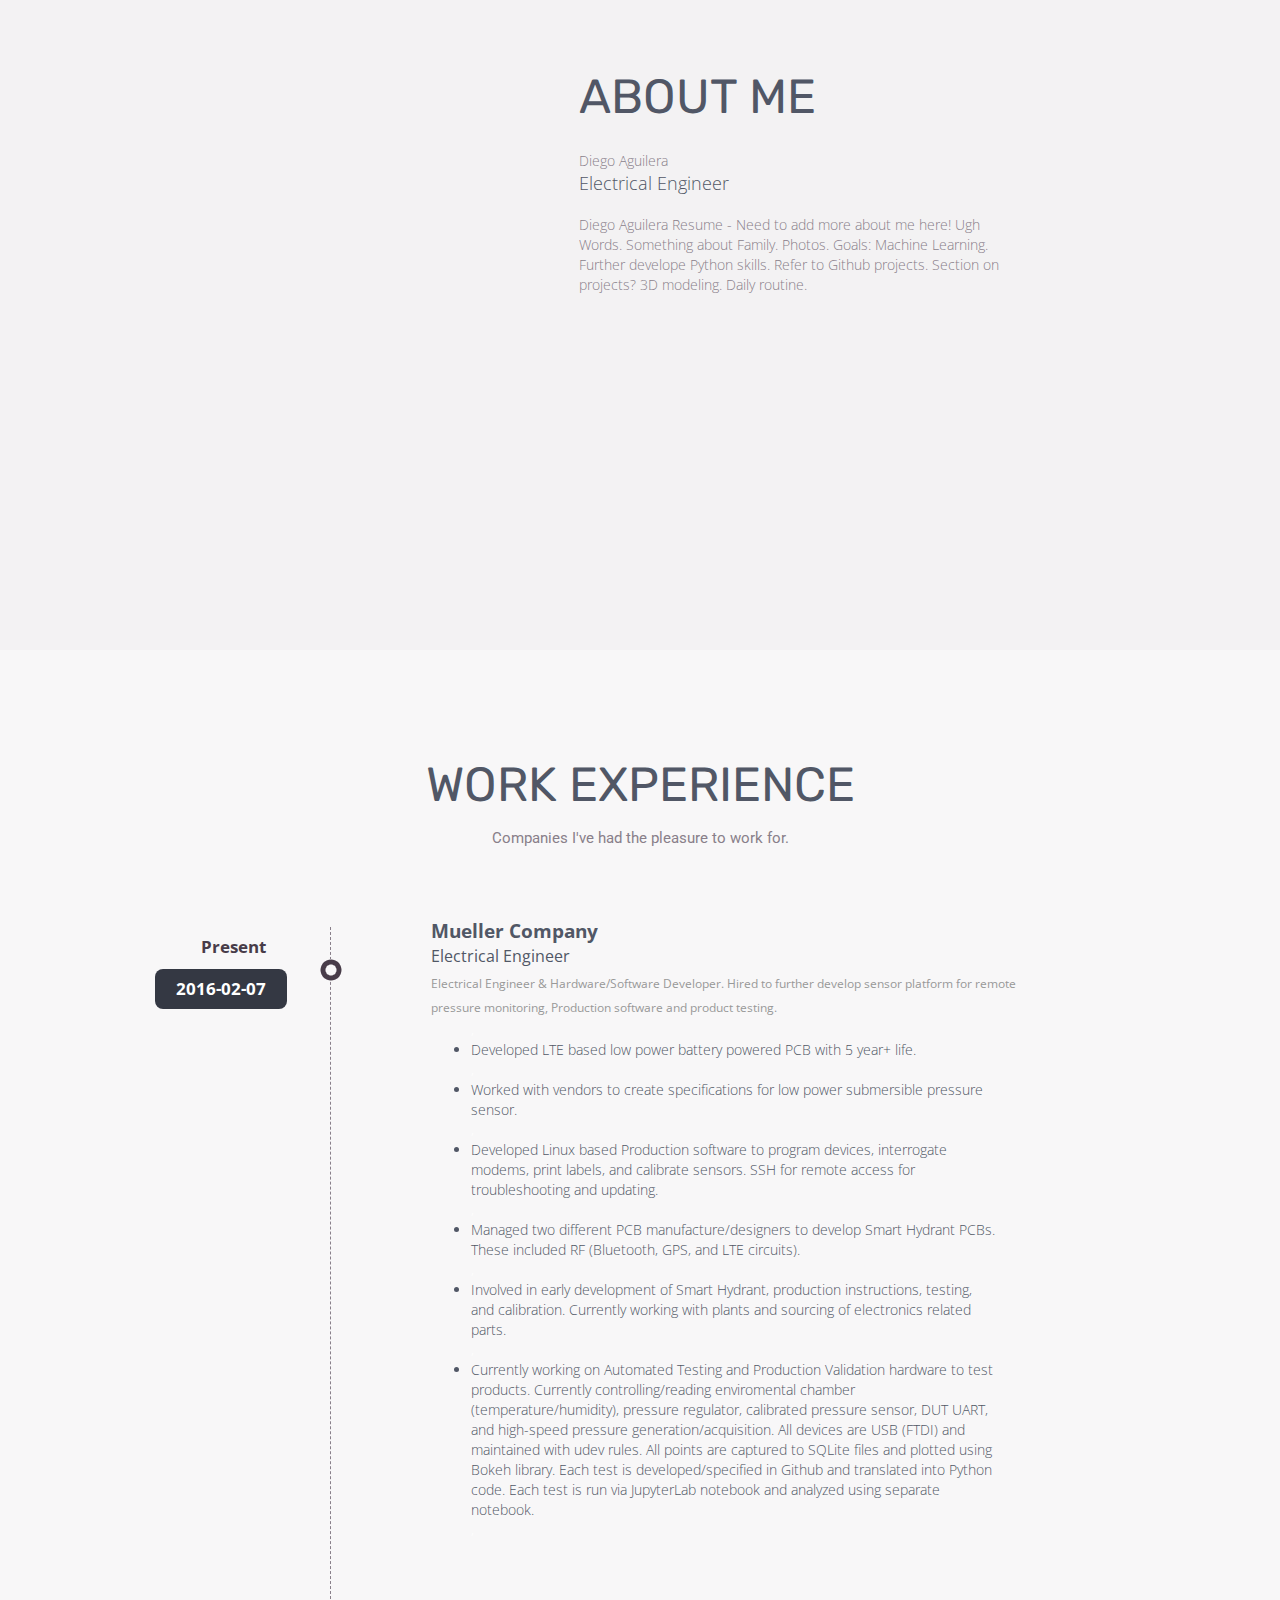
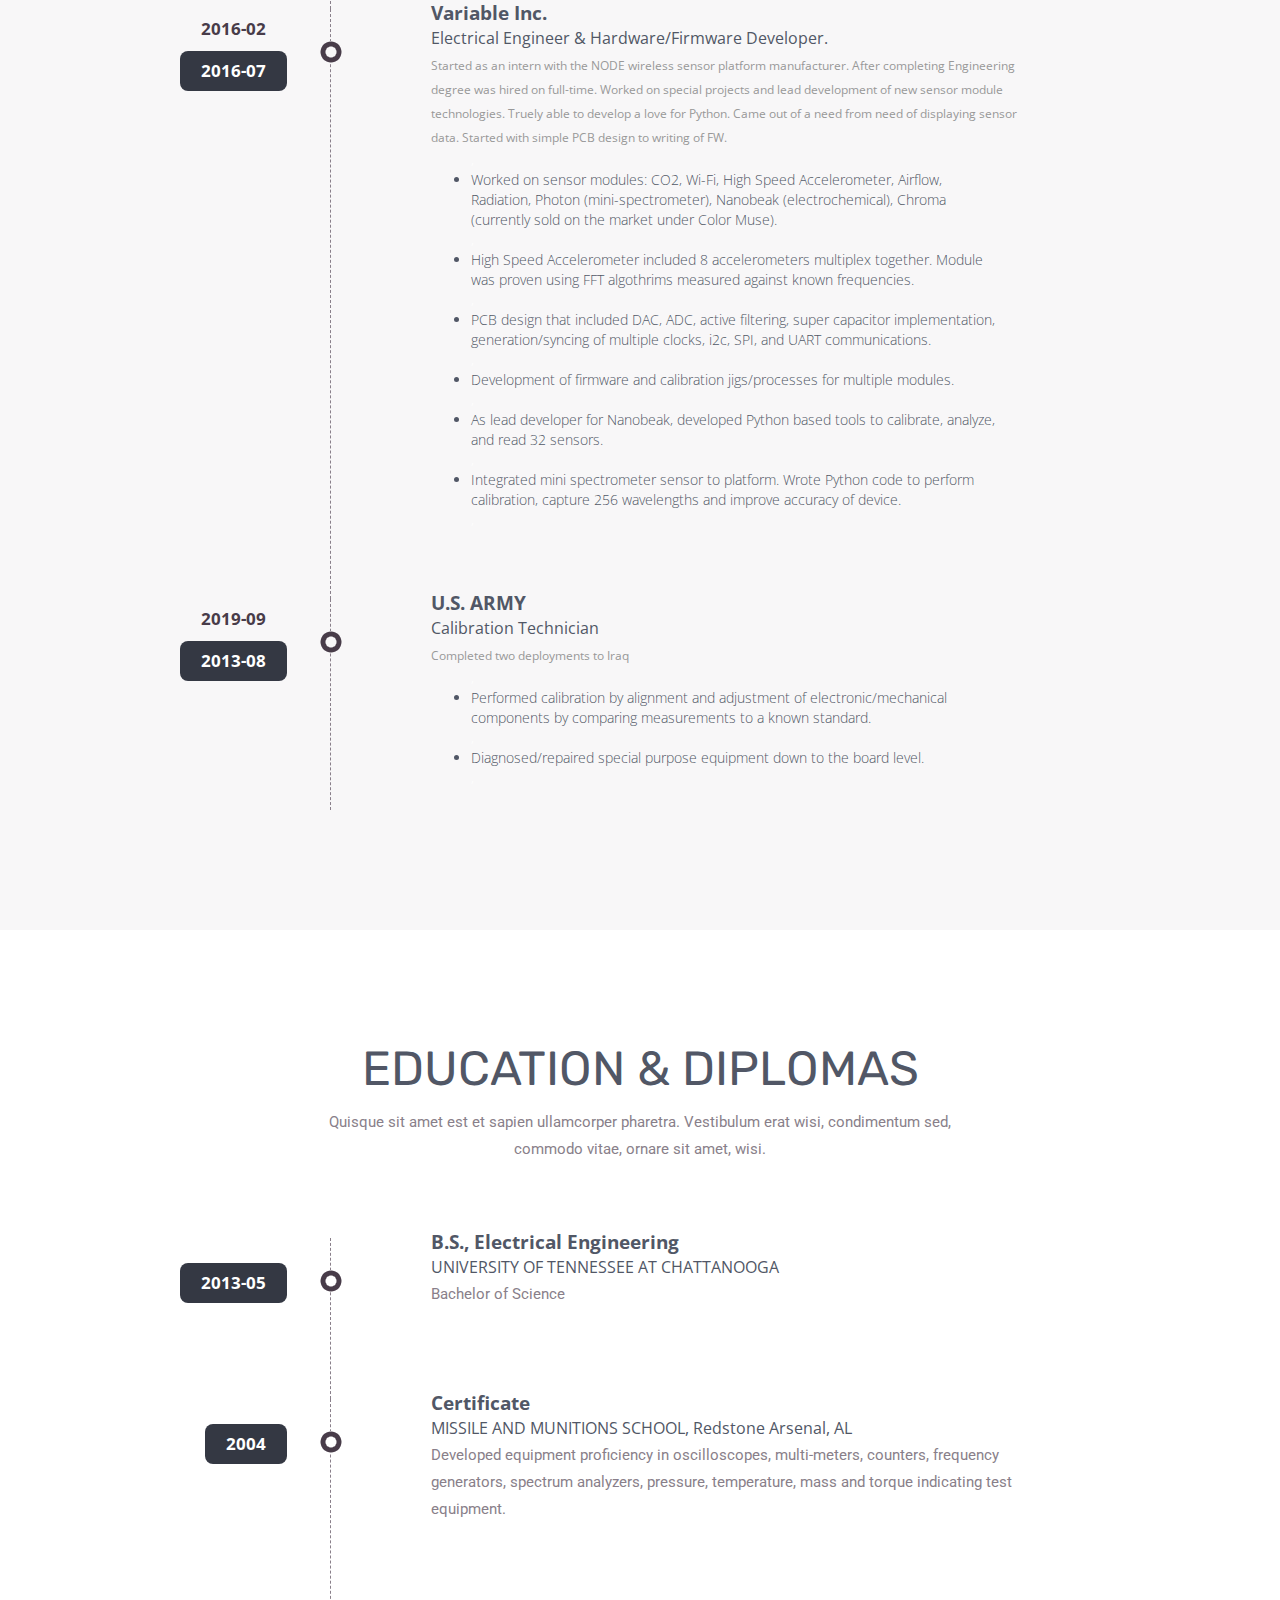
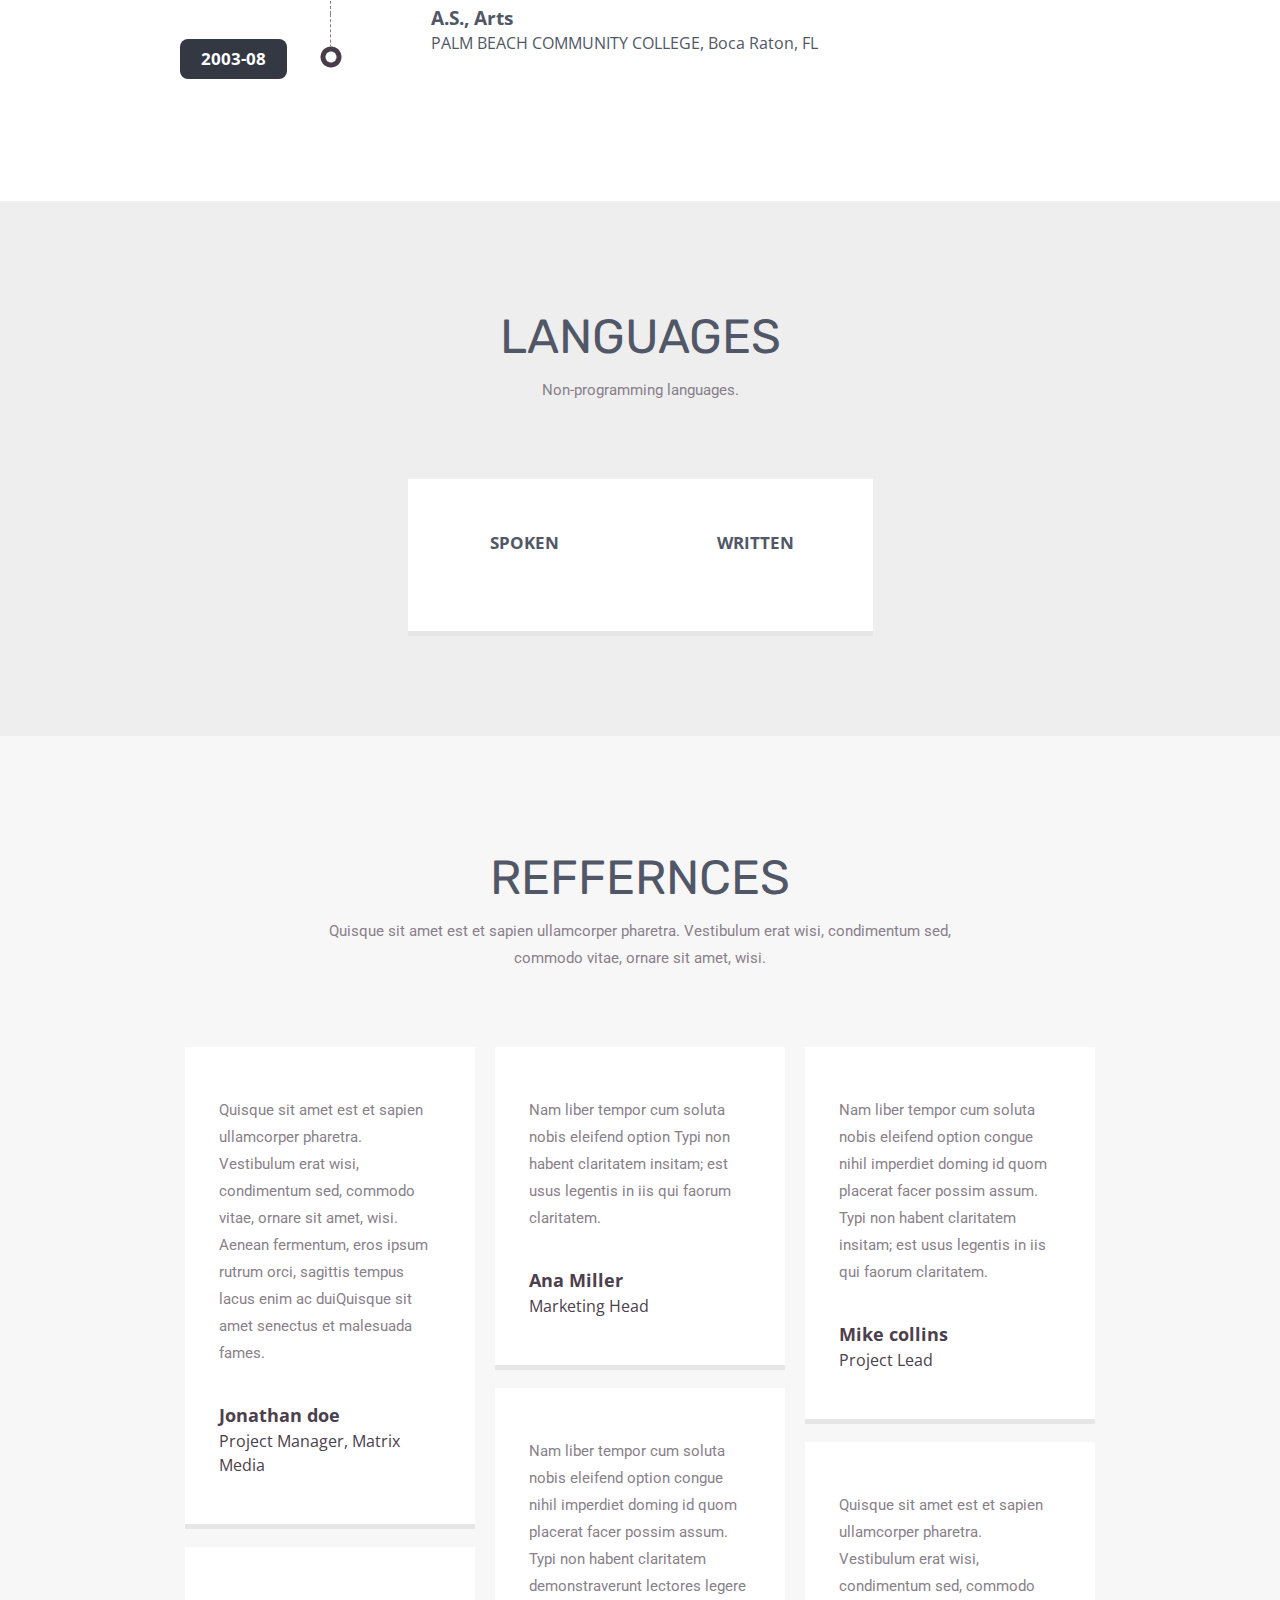
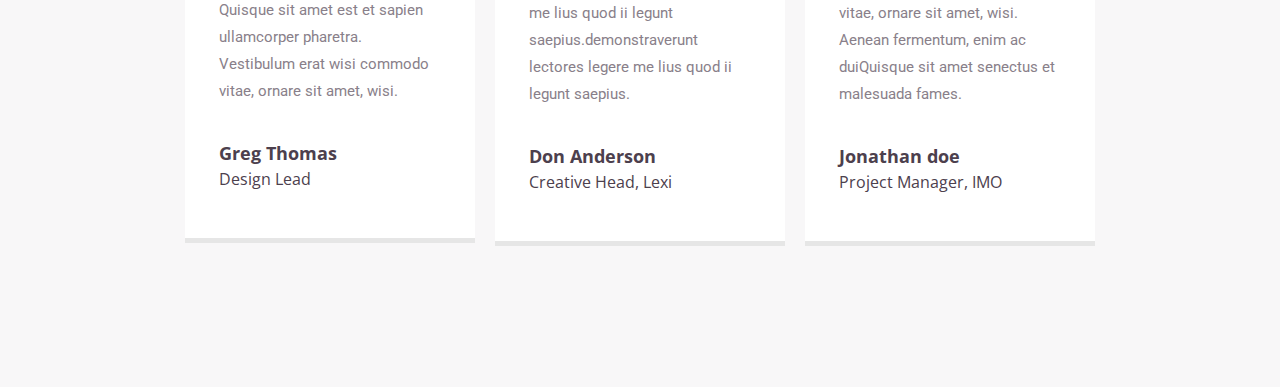
==== commit 54a99bed: "Left in the ugly JS ES5 edit. Python script now works" ====
--- a/resumeHtml.html
+++ b/resumeHtml.html
@@ -71,22 +71,6 @@
    </section>
    <!--about me end-->
    <!--technical start - Skills!!!-->
-   <section class="technical" id="technical">
-    <div class="container" id="technicalID">
-     <div class="heading">
-      <h2>
-       MY EXPERTISE
-      </h2>
-      <p>
-       A few of my favorite/typical programs I use.
-      </p>
-     </div>
-     <div class="row">
-      <div id="jobSkills">
-      </div>
-     </div>
-    </div>
-   </section>
    <!--technical end-->
    <!--exprience start-->
    <section class="exprience" id="exprience">
@@ -380,6 +364,7 @@
 			  });
 });
 
+
 $( ".navbar.navbar-inverse.navbar-static-top a" ).click(function() {
   $( ".navbar-collapse" ).addClass( "hideClass" );
 });
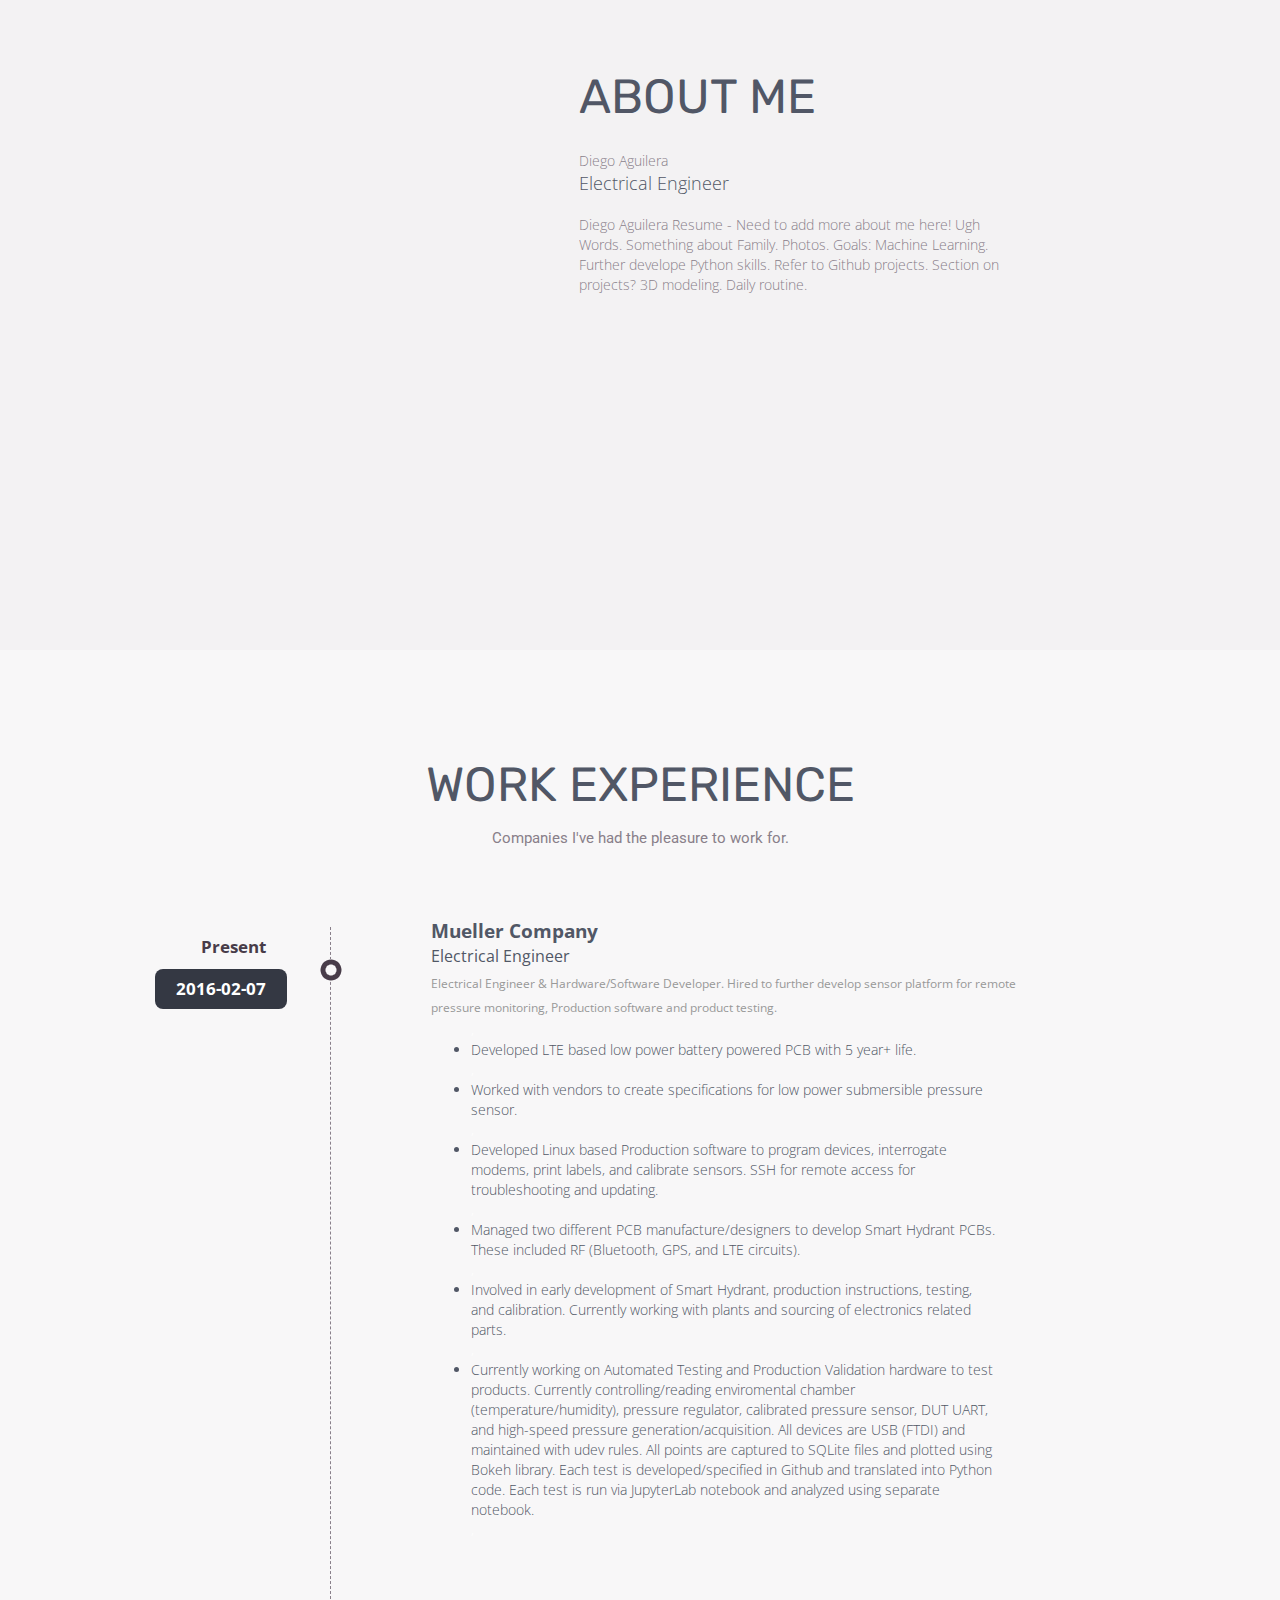
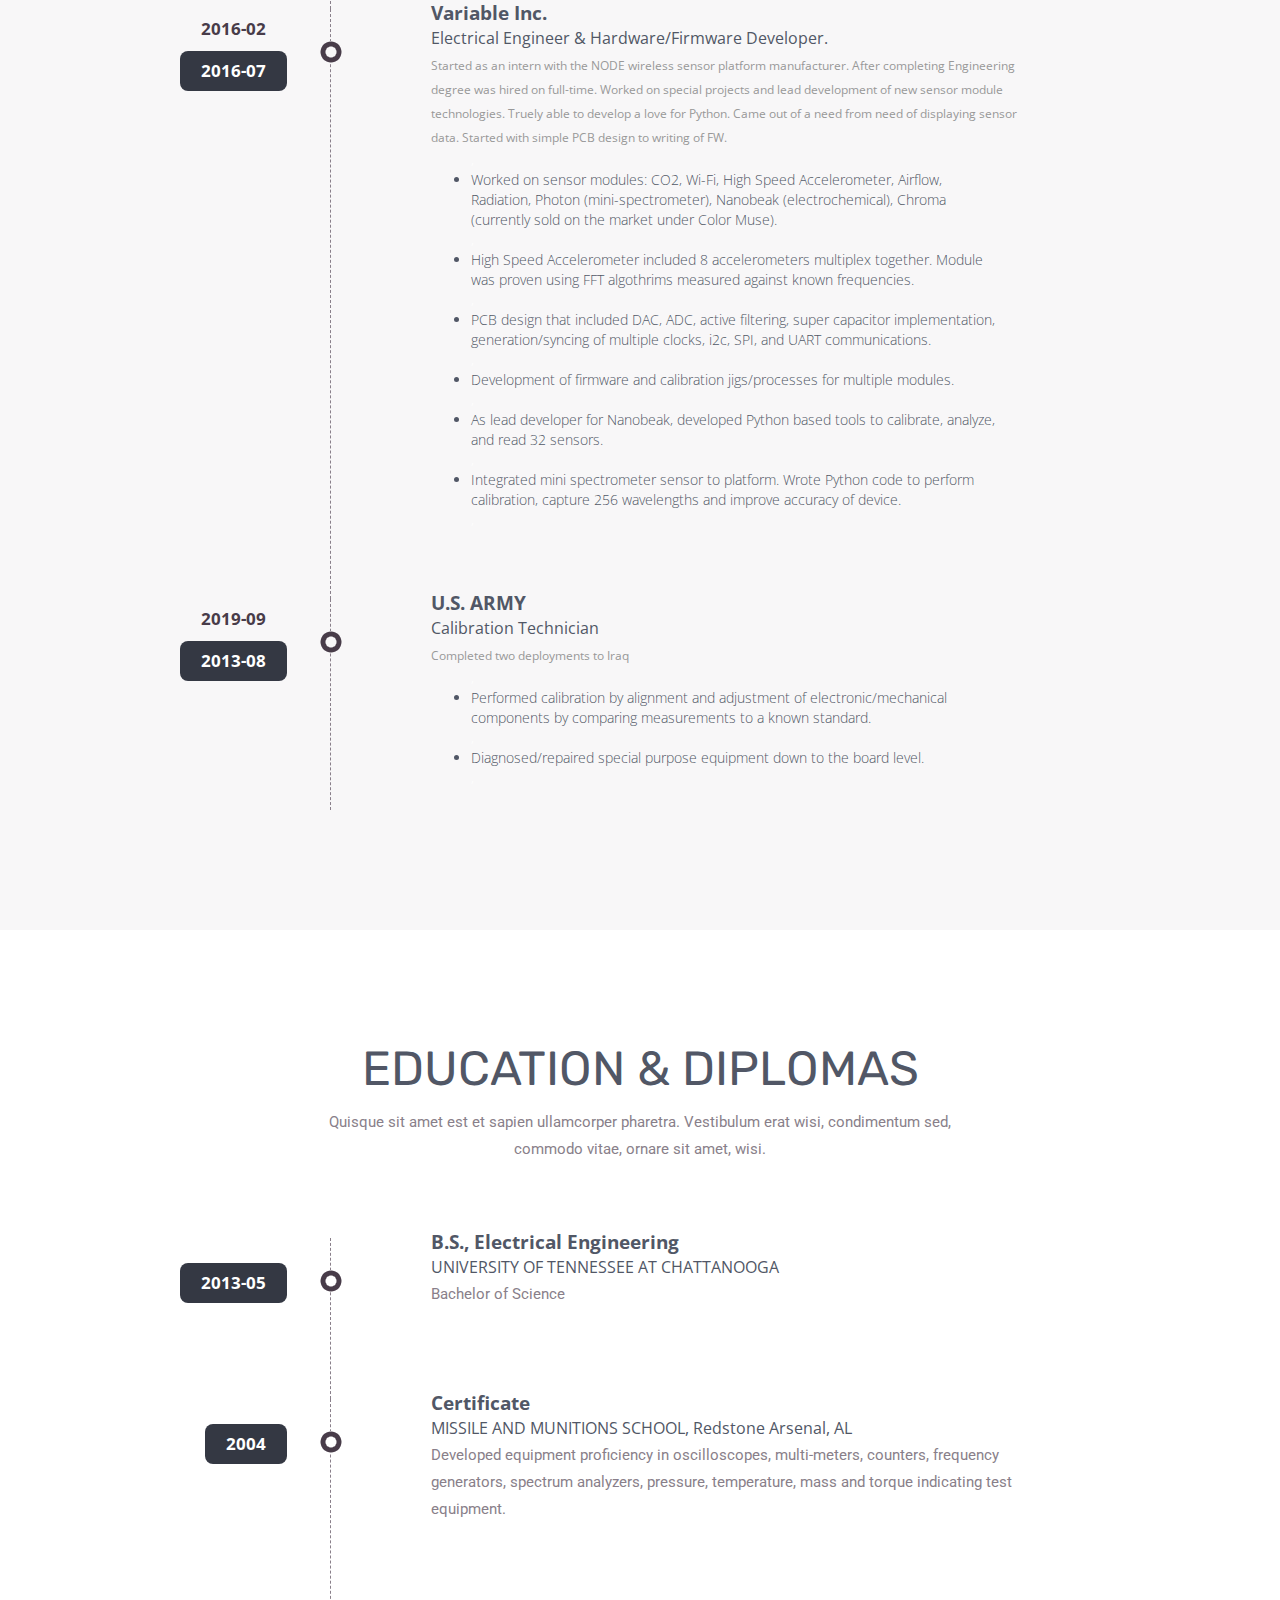
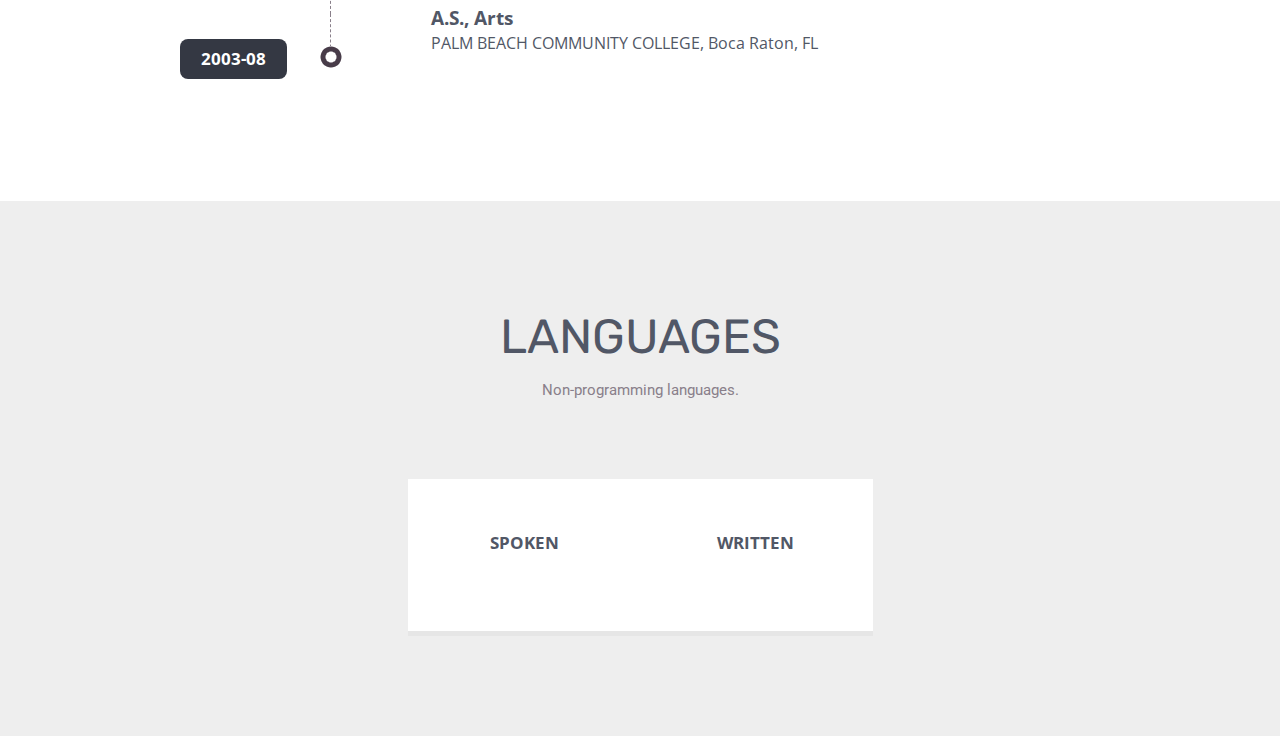
==== commit 61f7c262: "Made some updates to python scripts" ====
--- a/resumeHtml.html
+++ b/resumeHtml.html
@@ -206,98 +206,6 @@
   -->
    <!--protfolio end-->
    <!--reffernces start-->
-   <section class="reffernces" id="reffernces">
-    <div class="container">
-     <div class="heading">
-      <h2>
-       Reffernces
-      </h2>
-      <p>
-       Quisque sit amet est et sapien ullamcorper pharetra. Vestibulum erat wisi, condimentum sed, commodo vitae, ornare sit amet, wisi.
-      </p>
-     </div>
-     <div class="row waterfall" data-col-min-width="300">
-      <div class="col-lg-4 col-md-4 col-xs-12 col-sm-12 refBox">
-       <div class="refBoxcon">
-        <p>
-         Quisque sit amet est et sapien ullamcorper pharetra. Vestibulum erat wisi, condimentum sed, commodo vitae, ornare sit amet, wisi. Aenean fermentum, eros ipsum rutrum orci, sagittis tempus lacus enim ac duiQuisque sit amet senectus et malesuada fames.
-        </p>
-        <h3>
-         Jonathan doe
-        </h3>
-        <h4>
-         Project Manager, Matrix Media
-        </h4>
-       </div>
-      </div>
-      <div class="col-xs-12 col-sm-6 col-md-4 col-lg-4 refBox">
-       <div class="refBoxcon">
-        <p>
-         Nam liber tempor cum soluta nobis eleifend option  Typi non habent claritatem insitam; est usus legentis in iis qui faorum claritatem.
-        </p>
-        <h3>
-         Ana Miller
-        </h3>
-        <h4>
-         Marketing Head
-        </h4>
-       </div>
-      </div>
-      <div class="col-xs-12 col-sm-6 col-md-4 col-lg-4 refBox">
-       <div class="refBoxcon">
-        <p>
-         Nam liber tempor cum soluta nobis eleifend option congue nihil imperdiet doming id quom placerat facer possim assum. Typi non habent claritatem insitam; est usus legentis in iis qui faorum claritatem.
-        </p>
-        <h3>
-         Mike collins
-        </h3>
-        <h4>
-         Project Lead
-        </h4>
-       </div>
-      </div>
-      <div class="col-xs-12 col-sm-6 col-md-4 col-lg-4 refBox">
-       <div class="refBoxcon">
-        <p>
-         Nam liber tempor cum soluta nobis eleifend option congue nihil imperdiet doming id quom placerat facer possim assum. Typi non habent claritatem demonstraverunt lectores legere me lius quod ii legunt saepius.demonstraverunt lectores legere me lius quod ii legunt saepius.
-        </p>
-        <h3>
-         Don Anderson
-        </h3>
-        <h4>
-         Creative Head, Lexi
-        </h4>
-       </div>
-      </div>
-      <div class="col-lg-4 col-md-4 col-xs-12 col-sm-12 refBox">
-       <div class="refBoxcon">
-        <p>
-         Quisque sit amet est et sapien ullamcorper pharetra. Vestibulum erat wisi, condimentum sed, commodo vitae, ornare sit amet, wisi. Aenean fermentum, enim ac duiQuisque sit amet senectus et malesuada fames.
-        </p>
-        <h3>
-         Jonathan doe
-        </h3>
-        <h4>
-         Project Manager, IMO
-        </h4>
-       </div>
-      </div>
-      <div class="col-lg-4 col-md-4 col-xs-12 col-sm-12 refBox">
-       <div class="refBoxcon">
-        <p>
-         Quisque sit amet est et sapien ullamcorper pharetra. Vestibulum erat wisi commodo vitae, ornare sit amet, wisi.
-        </p>
-        <h3>
-         Greg Thomas
-        </h3>
-        <h4>
-         Design Lead
-        </h4>
-       </div>
-      </div>
-     </div>
-    </div>
-   </section>
    <!--reffernces end-->
    <!--contact start-->
    <!--contact end-->
